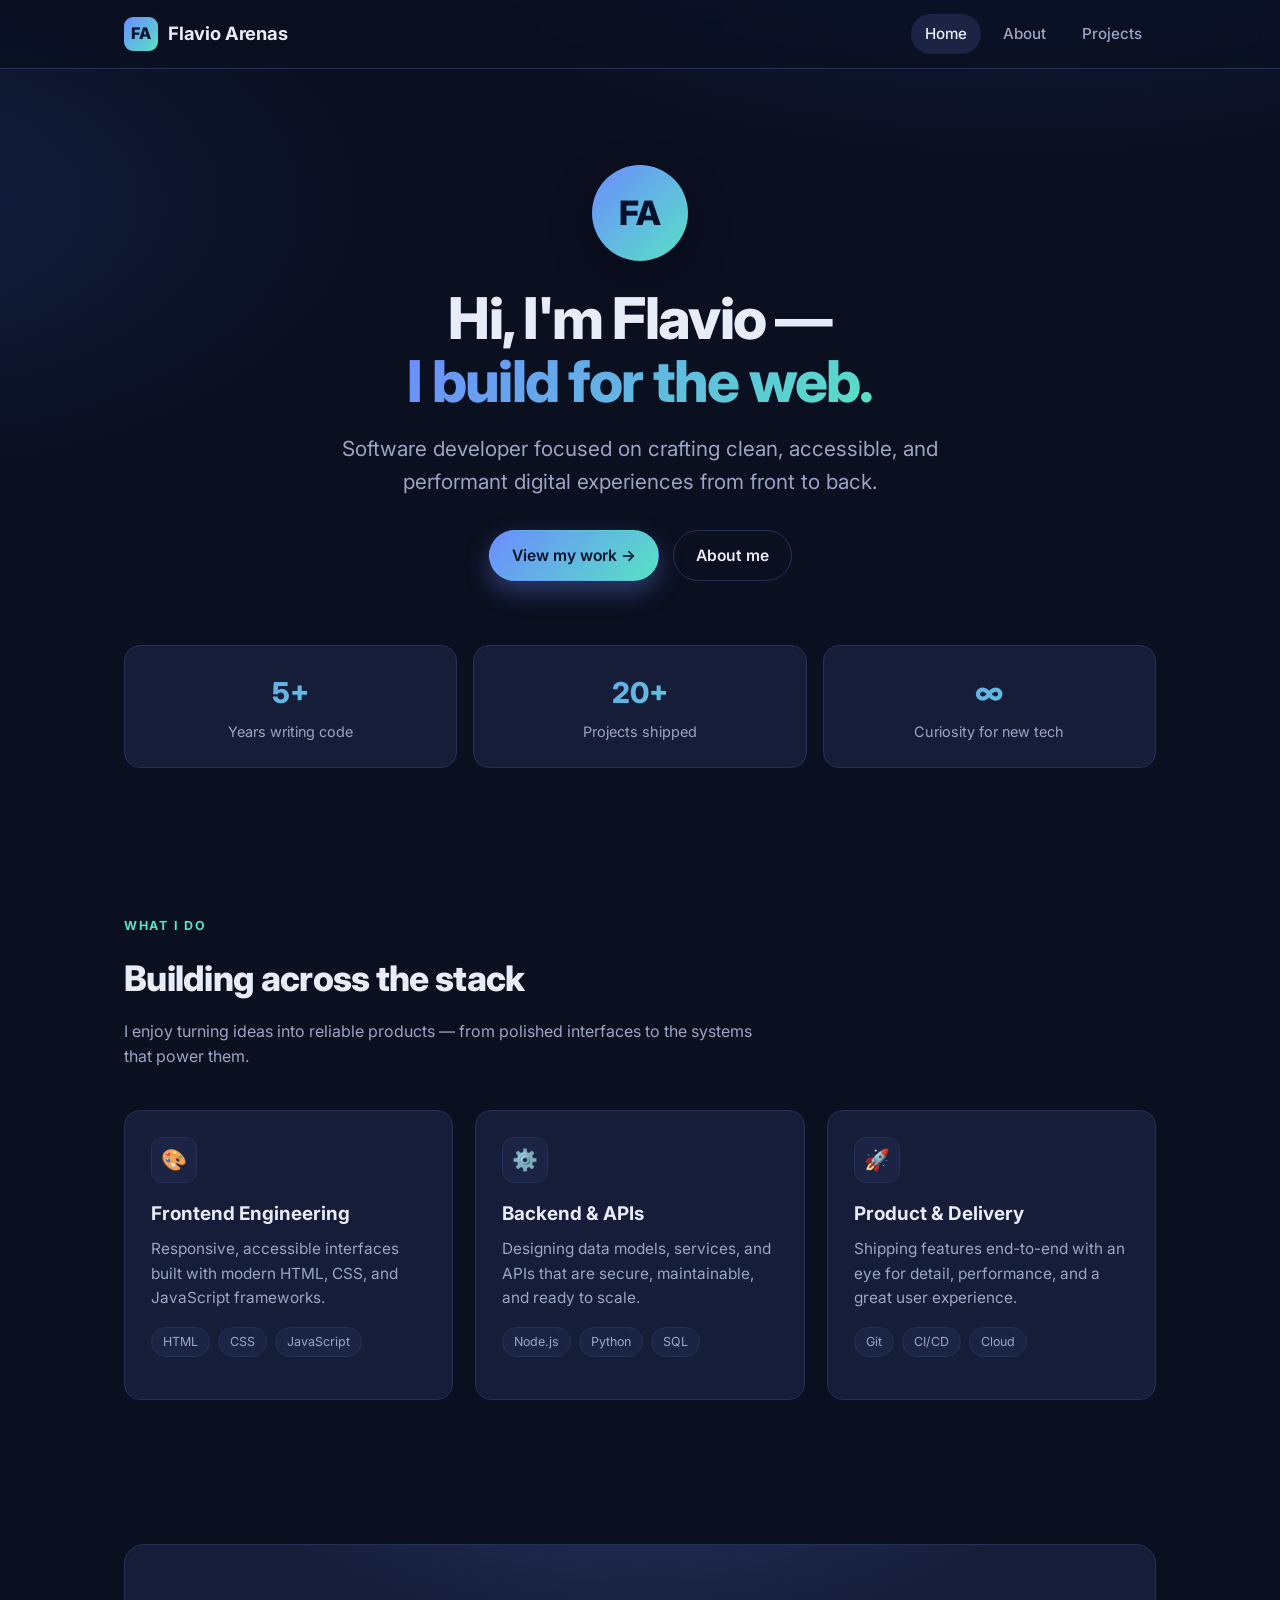
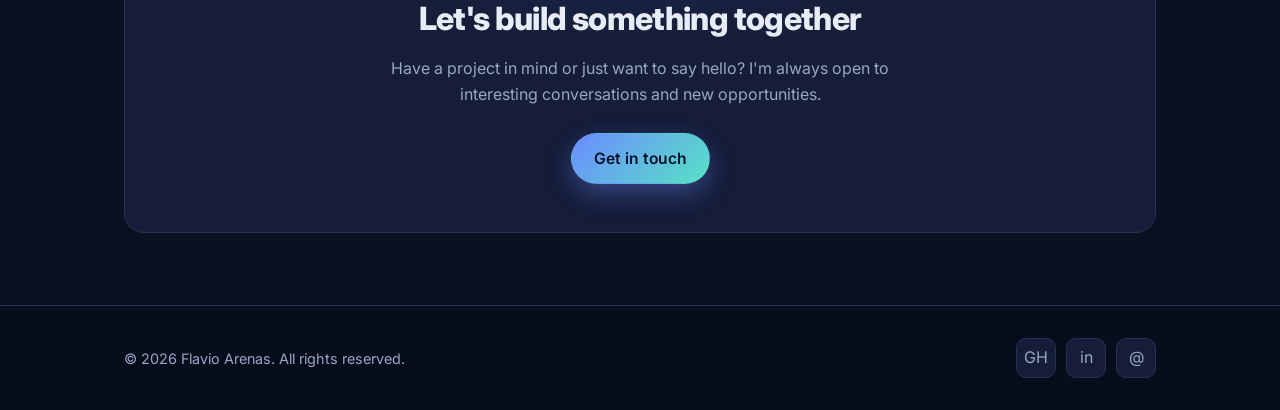
==== index.html @ 6434cbc7 "Redesign site with modern professional portfolio layout Co-authored-by: flavioarenas <flavioarenas@u" ====
<!DOCTYPE html>
<html lang="en">

<head>
    <meta charset="UTF-8">
    <meta http-equiv="X-UA-Compatible" content="IE=edge">
    <meta name="viewport" content="width=device-width, initial-scale=1.0">
    <meta name="description" content="Flavio Arenas — software developer building clean, reliable web experiences.">
    <title>Flavio Arenas — Developer</title>
    <link rel="preconnect" href="https://fonts.googleapis.com">
    <link rel="preconnect" href="https://fonts.gstatic.com" crossorigin>
    <link href="https://fonts.googleapis.com/css2?family=Inter:wght@400;500;600;700;800&display=swap" rel="stylesheet">
    <link href="./style.css" type="text/css" rel="stylesheet">
</head>

<body>
    <header class="site-header">
        <div class="container nav">
            <a class="brand" href="./index.html">
                <span class="logo">FA</span>
                <span>Flavio Arenas</span>
            </a>
            <button class="nav-toggle" aria-label="Toggle navigation" aria-expanded="false">☰</button>
            <ul class="nav-links">
                <li><a href="./index.html" class="active">Home</a></li>
                <li><a href="./about.html">About</a></li>
                <li><a href="./projects.html">Projects</a></li>
            </ul>
        </div>
    </header>

    <main>
        <section class="hero">
            <div class="container">
                <div class="avatar">FA</div>
                <h1>Hi, I'm Flavio —<br><span class="grad">I build for the web.</span></h1>
                <p class="tagline">
                    Software developer focused on crafting clean, accessible, and
                    performant digital experiences from front to back.
                </p>
                <div class="hero-actions">
                    <a class="btn btn-primary" href="./projects.html">View my work →</a>
                    <a class="btn btn-ghost" href="./about.html">About me</a>
                </div>

                <div class="stats">
                    <div class="stat">
                        <div class="num">5+</div>
                        <div class="label">Years writing code</div>
                    </div>
                    <div class="stat">
                        <div class="num">20+</div>
                        <div class="label">Projects shipped</div>
                    </div>
                    <div class="stat">
                        <div class="num">∞</div>
                        <div class="label">Curiosity for new tech</div>
                    </div>
                </div>
            </div>
        </section>

        <section class="section">
            <div class="container">
                <span class="eyebrow">What I do</span>
                <h2 class="section-title">Building across the stack</h2>
                <p class="section-lead">
                    I enjoy turning ideas into reliable products — from polished
                    interfaces to the systems that power them.
                </p>

                <div class="grid">
                    <article class="card">
                        <div class="card-icon">🎨</div>
                        <h3>Frontend Engineering</h3>
                        <p>
                            Responsive, accessible interfaces built with modern
                            HTML, CSS, and JavaScript frameworks.
                        </p>
                        <div class="tags">
                            <span class="tag">HTML</span>
                            <span class="tag">CSS</span>
                            <span class="tag">JavaScript</span>
                        </div>
                    </article>

                    <article class="card">
                        <div class="card-icon">⚙️</div>
                        <h3>Backend &amp; APIs</h3>
                        <p>
                            Designing data models, services, and APIs that are
                            secure, maintainable, and ready to scale.
                        </p>
                        <div class="tags">
                            <span class="tag">Node.js</span>
                            <span class="tag">Python</span>
                            <span class="tag">SQL</span>
                        </div>
                    </article>

                    <article class="card">
                        <div class="card-icon">🚀</div>
                        <h3>Product &amp; Delivery</h3>
                        <p>
                            Shipping features end-to-end with an eye for detail,
                            performance, and a great user experience.
                        </p>
                        <div class="tags">
                            <span class="tag">Git</span>
                            <span class="tag">CI/CD</span>
                            <span class="tag">Cloud</span>
                        </div>
                    </article>
                </div>
            </div>
        </section>

        <section class="section">
            <div class="container">
                <div class="cta">
                    <h2>Let's build something together</h2>
                    <p>
                        Have a project in mind or just want to say hello? I'm always
                        open to interesting conversations and new opportunities.
                    </p>
                    <a class="btn btn-primary" href="mailto:hello@flavioarenas.com">Get in touch</a>
                </div>
            </div>
        </section>
    </main>

    <footer class="site-footer">
        <div class="container footer-inner">
            <span class="muted">© 2026 Flavio Arenas. All rights reserved.</span>
            <ul class="social">
                <li><a href="https://github.com/flavioarenas" target="_blank" rel="noopener" aria-label="GitHub">GH</a></li>
                <li><a href="https://www.linkedin.com" target="_blank" rel="noopener" aria-label="LinkedIn">in</a></li>
                <li><a href="mailto:hello@flavioarenas.com" aria-label="Email">@</a></li>
            </ul>
        </div>
    </footer>

    <script>
        const toggle = document.querySelector(".nav-toggle");
        const links = document.querySelector(".nav-links");
        toggle.addEventListener("click", () => {
            const open = links.classList.toggle("open");
            toggle.setAttribute("aria-expanded", open);
        });
    </script>
</body>

</html>
---- style.css ----
/* ===========================================================================
   Flavio Arenas — Portfolio
   Modern, professional, responsive design system
   =========================================================================== */

:root {
    --bg: #0b1020;
    --bg-soft: #111831;
    --surface: #151d39;
    --surface-2: #1b2444;
    --border: #273156;
    --text: #e8ecf6;
    --text-muted: #9aa6c4;
    --accent: #6c8cff;
    --accent-2: #57e2c4;
    --accent-grad: linear-gradient(135deg, #6c8cff 0%, #57e2c4 100%);
    --shadow: 0 14px 40px rgba(2, 6, 23, 0.45);
    --radius: 16px;
    --radius-sm: 10px;
    --maxw: 1080px;
    --font: "Inter", -apple-system, BlinkMacSystemFont, "Segoe UI", Roboto,
        Helvetica, Arial, sans-serif;
}

* {
    box-sizing: border-box;
    margin: 0;
    padding: 0;
}

html {
    scroll-behavior: smooth;
}

body {
    font-family: var(--font);
    background: radial-gradient(1200px 600px at 80% -10%, #1a2550 0%, transparent 60%),
        radial-gradient(900px 500px at -10% 10%, #122042 0%, transparent 55%),
        var(--bg);
    color: var(--text);
    line-height: 1.6;
    min-height: 100vh;
    -webkit-font-smoothing: antialiased;
    display: flex;
    flex-direction: column;
}

a {
    color: inherit;
    text-decoration: none;
}

img {
    max-width: 100%;
    display: block;
}

.container {
    width: 100%;
    max-width: var(--maxw);
    margin: 0 auto;
    padding: 0 24px;
}

/* ---------- Navbar ---------- */
.site-header {
    position: sticky;
    top: 0;
    z-index: 50;
    backdrop-filter: blur(12px);
    background: rgba(11, 16, 32, 0.72);
    border-bottom: 1px solid var(--border);
}

.nav {
    display: flex;
    align-items: center;
    justify-content: space-between;
    height: 68px;
}

.brand {
    display: flex;
    align-items: center;
    gap: 10px;
    font-weight: 700;
    font-size: 1.15rem;
    letter-spacing: -0.01em;
}

.brand .logo {
    width: 34px;
    height: 34px;
    border-radius: 9px;
    background: var(--accent-grad);
    display: grid;
    place-items: center;
    color: #06122b;
    font-weight: 800;
    font-size: 1rem;
}

.nav-links {
    display: flex;
    align-items: center;
    gap: 8px;
    list-style: none;
}

.nav-links a {
    display: inline-block;
    padding: 8px 14px;
    border-radius: 999px;
    color: var(--text-muted);
    font-weight: 500;
    font-size: 0.95rem;
    transition: color 0.18s ease, background 0.18s ease;
}

.nav-links a:hover {
    color: var(--text);
    background: var(--surface-2);
}

.nav-links a.active {
    color: var(--text);
    background: var(--surface-2);
}

.nav-toggle {
    display: none;
    background: var(--surface-2);
    border: 1px solid var(--border);
    color: var(--text);
    width: 42px;
    height: 38px;
    border-radius: 10px;
    font-size: 1.2rem;
    cursor: pointer;
}

/* ---------- Buttons ---------- */
.btn {
    display: inline-flex;
    align-items: center;
    gap: 8px;
    padding: 12px 22px;
    border-radius: 999px;
    font-weight: 600;
    font-size: 0.98rem;
    cursor: pointer;
    border: 1px solid transparent;
    transition: transform 0.15s ease, box-shadow 0.2s ease, background 0.2s ease;
}

.btn-primary {
    background: var(--accent-grad);
    color: #06122b;
    box-shadow: 0 10px 24px rgba(108, 140, 255, 0.35);
}

.btn-primary:hover {
    transform: translateY(-2px);
    box-shadow: 0 14px 30px rgba(108, 140, 255, 0.45);
}

.btn-ghost {
    background: transparent;
    color: var(--text);
    border-color: var(--border);
}

.btn-ghost:hover {
    background: var(--surface-2);
    transform: translateY(-2px);
}

/* ---------- Layout helpers ---------- */
main {
    flex: 1;
}

.section {
    padding: 72px 0;
}

.eyebrow {
    display: inline-block;
    font-size: 0.78rem;
    letter-spacing: 0.14em;
    text-transform: uppercase;
    color: var(--accent-2);
    font-weight: 700;
    margin-bottom: 14px;
}

.section-title {
    font-size: clamp(1.6rem, 3vw, 2.2rem);
    font-weight: 800;
    letter-spacing: -0.02em;
    margin-bottom: 12px;
}

.section-lead {
    color: var(--text-muted);
    max-width: 640px;
    margin-bottom: 40px;
}

/* ---------- Hero ---------- */
.hero {
    padding: 96px 0 72px;
    text-align: center;
}

.hero .avatar {
    width: 96px;
    height: 96px;
    margin: 0 auto 26px;
    border-radius: 50%;
    background: var(--accent-grad);
    display: grid;
    place-items: center;
    font-size: 2.1rem;
    font-weight: 800;
    color: #06122b;
    box-shadow: var(--shadow);
}

.hero h1 {
    font-size: clamp(2.2rem, 6vw, 3.6rem);
    font-weight: 800;
    letter-spacing: -0.03em;
    line-height: 1.1;
    margin-bottom: 18px;
}

.hero h1 .grad {
    background: var(--accent-grad);
    -webkit-background-clip: text;
    background-clip: text;
    -webkit-text-fill-color: transparent;
}

.hero p.tagline {
    font-size: clamp(1.05rem, 2.4vw, 1.3rem);
    color: var(--text-muted);
    max-width: 620px;
    margin: 0 auto 32px;
}

.hero-actions {
    display: flex;
    gap: 14px;
    justify-content: center;
    flex-wrap: wrap;
}

/* ---------- Stats strip ---------- */
.stats {
    display: grid;
    grid-template-columns: repeat(3, 1fr);
    gap: 16px;
    margin-top: 64px;
}

.stat {
    background: var(--surface);
    border: 1px solid var(--border);
    border-radius: var(--radius);
    padding: 24px;
    text-align: center;
}

.stat .num {
    font-size: 1.8rem;
    font-weight: 800;
    background: var(--accent-grad);
    -webkit-background-clip: text;
    background-clip: text;
    -webkit-text-fill-color: transparent;
}

.stat .label {
    color: var(--text-muted);
    font-size: 0.9rem;
    margin-top: 4px;
}

/* ---------- Cards grid ---------- */
.grid {
    display: grid;
    grid-template-columns: repeat(auto-fit, minmax(280px, 1fr));
    gap: 22px;
}

.card {
    background: var(--surface);
    border: 1px solid var(--border);
    border-radius: var(--radius);
    padding: 26px;
    transition: transform 0.18s ease, border-color 0.18s ease,
        box-shadow 0.2s ease;
}

.card:hover {
    transform: translateY(-4px);
    border-color: var(--accent);
    box-shadow: var(--shadow);
}

.card .card-icon {
    width: 46px;
    height: 46px;
    border-radius: 12px;
    background: var(--surface-2);
    border: 1px solid var(--border);
    display: grid;
    place-items: center;
    font-size: 1.3rem;
    margin-bottom: 16px;
}

.card h3 {
    font-size: 1.18rem;
    font-weight: 700;
    margin-bottom: 8px;
}

.card p {
    color: var(--text-muted);
    font-size: 0.96rem;
    margin-bottom: 16px;
}

.tags {
    display: flex;
    flex-wrap: wrap;
    gap: 8px;
    margin-bottom: 16px;
}

.tag {
    font-size: 0.78rem;
    padding: 4px 11px;
    border-radius: 999px;
    background: var(--surface-2);
    border: 1px solid var(--border);
    color: var(--text-muted);
}

.card-link {
    color: var(--accent);
    font-weight: 600;
    font-size: 0.92rem;
}

.card-link:hover {
    text-decoration: underline;
}

/* ---------- About ---------- */
.about-grid {
    display: grid;
    grid-template-columns: 1.4fr 1fr;
    gap: 48px;
    align-items: start;
}

.prose p {
    color: var(--text-muted);
    margin-bottom: 16px;
}

.prose strong {
    color: var(--text);
}

.skills-panel {
    background: var(--surface);
    border: 1px solid var(--border);
    border-radius: var(--radius);
    padding: 26px;
}

.skills-panel h3 {
    font-size: 1.05rem;
    margin-bottom: 16px;
}

.skills {
    display: flex;
    flex-wrap: wrap;
    gap: 9px;
}

.skill {
    font-size: 0.85rem;
    padding: 7px 13px;
    border-radius: 999px;
    background: var(--surface-2);
    border: 1px solid var(--border);
}

/* ---------- CTA banner ---------- */
.cta {
    background: var(--surface);
    border: 1px solid var(--border);
    border-radius: 20px;
    padding: 48px;
    text-align: center;
    background-image: radial-gradient(
        600px 300px at 50% -40%,
        rgba(108, 140, 255, 0.22),
        transparent 70%
    );
}

.cta h2 {
    font-size: clamp(1.5rem, 3vw, 2rem);
    font-weight: 800;
    letter-spacing: -0.02em;
    margin-bottom: 12px;
}

.cta p {
    color: var(--text-muted);
    max-width: 520px;
    margin: 0 auto 26px;
}

/* ---------- Footer ---------- */
.site-footer {
    border-top: 1px solid var(--border);
    background: rgba(8, 12, 26, 0.6);
    padding: 32px 0;
}

.footer-inner {
    display: flex;
    align-items: center;
    justify-content: space-between;
    flex-wrap: wrap;
    gap: 16px;
}

.footer-inner .muted {
    color: var(--text-muted);
    font-size: 0.9rem;
}

.social {
    display: flex;
    gap: 10px;
    list-style: none;
}

.social a {
    display: grid;
    place-items: center;
    width: 40px;
    height: 40px;
    border-radius: 10px;
    background: var(--surface);
    border: 1px solid var(--border);
    color: var(--text-muted);
    transition: color 0.18s ease, border-color 0.18s ease, transform 0.15s ease;
}

.social a:hover {
    color: var(--text);
    border-color: var(--accent);
    transform: translateY(-2px);
}

/* ---------- Responsive ---------- */
@media (max-width: 760px) {
    .nav-toggle {
        display: block;
    }

    .nav-links {
        position: absolute;
        top: 68px;
        left: 0;
        right: 0;
        flex-direction: column;
        align-items: stretch;
        gap: 4px;
        padding: 14px 24px 22px;
        background: rgba(11, 16, 32, 0.97);
        border-bottom: 1px solid var(--border);
        transform: translateY(-12px);
        opacity: 0;
        pointer-events: none;
        transition: opacity 0.18s ease, transform 0.18s ease;
    }

    .nav-links.open {
        transform: translateY(0);
        opacity: 1;
        pointer-events: auto;
    }

    .nav-links a {
        padding: 12px 14px;
    }

    .about-grid {
        grid-template-columns: 1fr;
        gap: 28px;
    }

    .stats {
        grid-template-columns: 1fr;
    }

    .cta {
        padding: 34px 22px;
    }
}
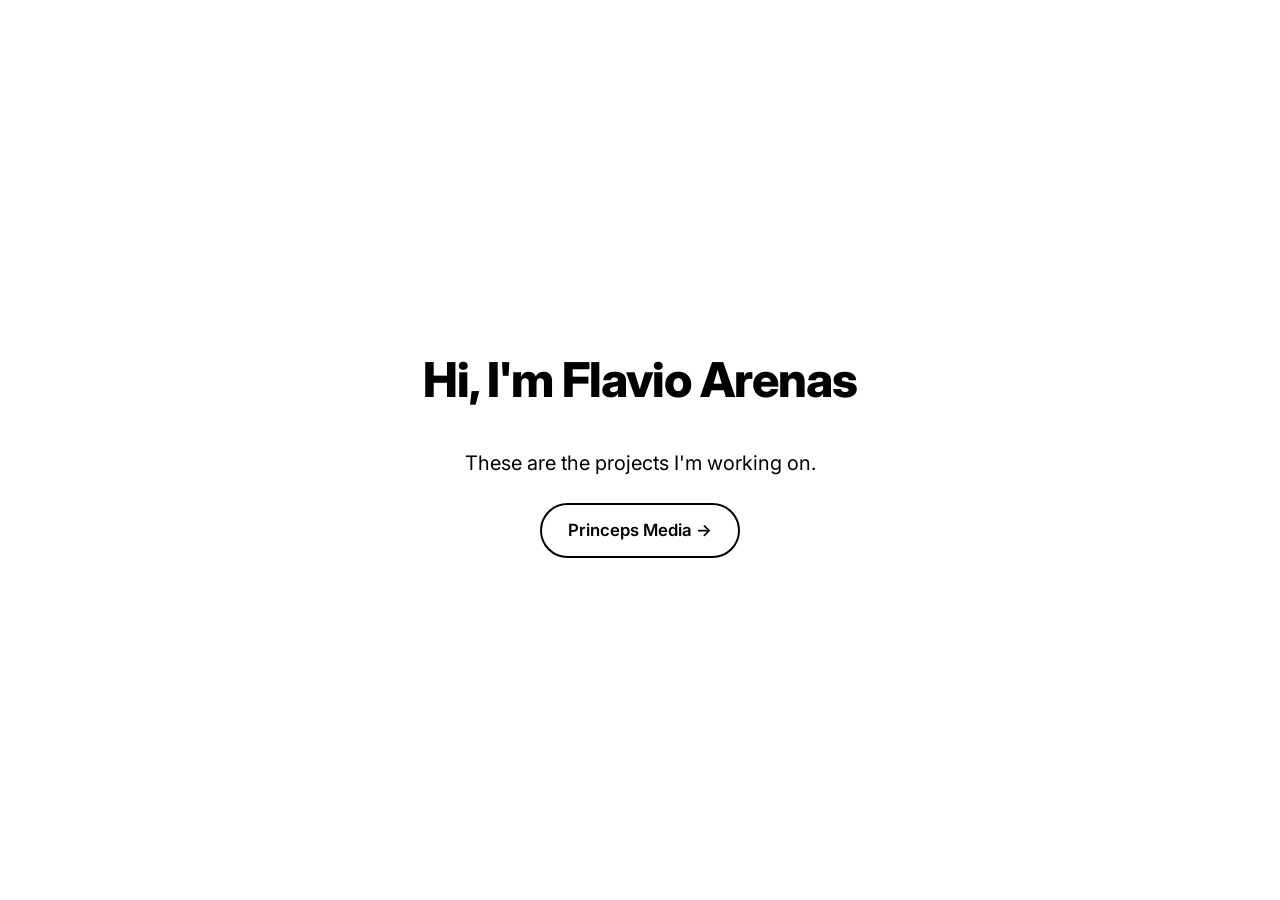
==== commit 1adc3f51: "Simplify to single black-and-white page linking to Princeps Media Co-authored-by: flavioarenas <flav" ====
--- a/index.html
+++ b/index.html
@@ -5,149 +5,20 @@
     <meta charset="UTF-8">
     <meta http-equiv="X-UA-Compatible" content="IE=edge">
     <meta name="viewport" content="width=device-width, initial-scale=1.0">
-    <meta name="description" content="Flavio Arenas — software developer building clean, reliable web experiences.">
-    <title>Flavio Arenas — Developer</title>
+    <meta name="description" content="Flavio Arenas — projects and Princeps Media.">
+    <title>Flavio Arenas</title>
     <link rel="preconnect" href="https://fonts.googleapis.com">
     <link rel="preconnect" href="https://fonts.gstatic.com" crossorigin>
-    <link href="https://fonts.googleapis.com/css2?family=Inter:wght@400;500;600;700;800&display=swap" rel="stylesheet">
+    <link href="https://fonts.googleapis.com/css2?family=Inter:wght@400;600;800&display=swap" rel="stylesheet">
     <link href="./style.css" type="text/css" rel="stylesheet">
 </head>
 
 <body>
-    <header class="site-header">
-        <div class="container nav">
-            <a class="brand" href="./index.html">
-                <span class="logo">FA</span>
-                <span>Flavio Arenas</span>
-            </a>
-            <button class="nav-toggle" aria-label="Toggle navigation" aria-expanded="false">☰</button>
-            <ul class="nav-links">
-                <li><a href="./index.html" class="active">Home</a></li>
-                <li><a href="./about.html">About</a></li>
-                <li><a href="./projects.html">Projects</a></li>
-            </ul>
-        </div>
-    </header>
-
     <main>
-        <section class="hero">
-            <div class="container">
-                <div class="avatar">FA</div>
-                <h1>Hi, I'm Flavio —<br><span class="grad">I build for the web.</span></h1>
-                <p class="tagline">
-                    Software developer focused on crafting clean, accessible, and
-                    performant digital experiences from front to back.
-                </p>
-                <div class="hero-actions">
-                    <a class="btn btn-primary" href="./projects.html">View my work →</a>
-                    <a class="btn btn-ghost" href="./about.html">About me</a>
-                </div>
-
-                <div class="stats">
-                    <div class="stat">
-                        <div class="num">5+</div>
-                        <div class="label">Years writing code</div>
-                    </div>
-                    <div class="stat">
-                        <div class="num">20+</div>
-                        <div class="label">Projects shipped</div>
-                    </div>
-                    <div class="stat">
-                        <div class="num">∞</div>
-                        <div class="label">Curiosity for new tech</div>
-                    </div>
-                </div>
-            </div>
-        </section>
-
-        <section class="section">
-            <div class="container">
-                <span class="eyebrow">What I do</span>
-                <h2 class="section-title">Building across the stack</h2>
-                <p class="section-lead">
-                    I enjoy turning ideas into reliable products — from polished
-                    interfaces to the systems that power them.
-                </p>
-
-                <div class="grid">
-                    <article class="card">
-                        <div class="card-icon">🎨</div>
-                        <h3>Frontend Engineering</h3>
-                        <p>
-                            Responsive, accessible interfaces built with modern
-                            HTML, CSS, and JavaScript frameworks.
-                        </p>
-                        <div class="tags">
-                            <span class="tag">HTML</span>
-                            <span class="tag">CSS</span>
-                            <span class="tag">JavaScript</span>
-                        </div>
-                    </article>
-
-                    <article class="card">
-                        <div class="card-icon">⚙️</div>
-                        <h3>Backend &amp; APIs</h3>
-                        <p>
-                            Designing data models, services, and APIs that are
-                            secure, maintainable, and ready to scale.
-                        </p>
-                        <div class="tags">
-                            <span class="tag">Node.js</span>
-                            <span class="tag">Python</span>
-                            <span class="tag">SQL</span>
-                        </div>
-                    </article>
-
-                    <article class="card">
-                        <div class="card-icon">🚀</div>
-                        <h3>Product &amp; Delivery</h3>
-                        <p>
-                            Shipping features end-to-end with an eye for detail,
-                            performance, and a great user experience.
-                        </p>
-                        <div class="tags">
-                            <span class="tag">Git</span>
-                            <span class="tag">CI/CD</span>
-                            <span class="tag">Cloud</span>
-                        </div>
-                    </article>
-                </div>
-            </div>
-        </section>
-
-        <section class="section">
-            <div class="container">
-                <div class="cta">
-                    <h2>Let's build something together</h2>
-                    <p>
-                        Have a project in mind or just want to say hello? I'm always
-                        open to interesting conversations and new opportunities.
-                    </p>
-                    <a class="btn btn-primary" href="mailto:hello@flavioarenas.com">Get in touch</a>
-                </div>
-            </div>
-        </section>
+        <h1>Hi, I'm Flavio Arenas</h1>
+        <p>These are the projects I'm working on.</p>
+        <a class="link" href="https://princepsmedia.com" target="_blank" rel="noopener">Princeps Media →</a>
     </main>
-
-    <footer class="site-footer">
-        <div class="container footer-inner">
-            <span class="muted">© 2026 Flavio Arenas. All rights reserved.</span>
-            <ul class="social">
-                <li><a href="https://github.com/flavioarenas" target="_blank" rel="noopener" aria-label="GitHub">GH</a></li>
-                <li><a href="https://www.linkedin.com" target="_blank" rel="noopener" aria-label="LinkedIn">in</a></li>
-                <li><a href="mailto:hello@flavioarenas.com" aria-label="Email">@</a></li>
-            </ul>
-        </div>
-    </footer>
-
-    <script>
-        const toggle = document.querySelector(".nav-toggle");
-        const links = document.querySelector(".nav-links");
-        toggle.addEventListener("click", () => {
-            const open = links.classList.toggle("open");
-            toggle.setAttribute("aria-expanded", open);
-        });
-    </script>
 </body>
 
 </html>
--- a/style.css
+++ b/style.css
@@ -1,23 +1,11 @@
 /* ===========================================================================
-   Flavio Arenas — Portfolio
-   Modern, professional, responsive design system
+   Flavio Arenas — single-page site
+   Black & white only, white background
    =========================================================================== */
 
 :root {
-    --bg: #0b1020;
-    --bg-soft: #111831;
-    --surface: #151d39;
-    --surface-2: #1b2444;
-    --border: #273156;
-    --text: #e8ecf6;
-    --text-muted: #9aa6c4;
-    --accent: #6c8cff;
-    --accent-2: #57e2c4;
-    --accent-grad: linear-gradient(135deg, #6c8cff 0%, #57e2c4 100%);
-    --shadow: 0 14px 40px rgba(2, 6, 23, 0.45);
-    --radius: 16px;
-    --radius-sm: 10px;
-    --maxw: 1080px;
+    --bg: #ffffff;
+    --fg: #000000;
     --font: "Inter", -apple-system, BlinkMacSystemFont, "Segoe UI", Roboto,
         Helvetica, Arial, sans-serif;
 }
@@ -29,493 +17,53 @@
 }
 
 html {
-    scroll-behavior: smooth;
+    -webkit-font-smoothing: antialiased;
 }
 
 body {
     font-family: var(--font);
-    background: radial-gradient(1200px 600px at 80% -10%, #1a2550 0%, transparent 60%),
-        radial-gradient(900px 500px at -10% 10%, #122042 0%, transparent 55%),
-        var(--bg);
-    color: var(--text);
+    background-color: var(--bg);
+    color: var(--fg);
+    min-height: 100vh;
+    display: flex;
+    align-items: center;
+    justify-content: center;
+    padding: 32px;
     line-height: 1.6;
-    min-height: 100vh;
-    -webkit-font-smoothing: antialiased;
-    display: flex;
-    flex-direction: column;
 }
 
-a {
-    color: inherit;
-    text-decoration: none;
-}
-
-img {
-    max-width: 100%;
-    display: block;
-}
-
-.container {
+main {
     width: 100%;
-    max-width: var(--maxw);
-    margin: 0 auto;
-    padding: 0 24px;
-}
-
-/* ---------- Navbar ---------- */
-.site-header {
-    position: sticky;
-    top: 0;
-    z-index: 50;
-    backdrop-filter: blur(12px);
-    background: rgba(11, 16, 32, 0.72);
-    border-bottom: 1px solid var(--border);
-}
-
-.nav {
-    display: flex;
-    align-items: center;
-    justify-content: space-between;
-    height: 68px;
-}
-
-.brand {
-    display: flex;
-    align-items: center;
-    gap: 10px;
-    font-weight: 700;
-    font-size: 1.15rem;
-    letter-spacing: -0.01em;
-}
-
-.brand .logo {
-    width: 34px;
-    height: 34px;
-    border-radius: 9px;
-    background: var(--accent-grad);
-    display: grid;
-    place-items: center;
-    color: #06122b;
-    font-weight: 800;
-    font-size: 1rem;
-}
-
-.nav-links {
-    display: flex;
-    align-items: center;
-    gap: 8px;
-    list-style: none;
-}
-
-.nav-links a {
-    display: inline-block;
-    padding: 8px 14px;
-    border-radius: 999px;
-    color: var(--text-muted);
-    font-weight: 500;
-    font-size: 0.95rem;
-    transition: color 0.18s ease, background 0.18s ease;
-}
-
-.nav-links a:hover {
-    color: var(--text);
-    background: var(--surface-2);
-}
-
-.nav-links a.active {
-    color: var(--text);
-    background: var(--surface-2);
-}
-
-.nav-toggle {
-    display: none;
-    background: var(--surface-2);
-    border: 1px solid var(--border);
-    color: var(--text);
-    width: 42px;
-    height: 38px;
-    border-radius: 10px;
-    font-size: 1.2rem;
-    cursor: pointer;
-}
-
-/* ---------- Buttons ---------- */
-.btn {
-    display: inline-flex;
-    align-items: center;
-    gap: 8px;
-    padding: 12px 22px;
-    border-radius: 999px;
-    font-weight: 600;
-    font-size: 0.98rem;
-    cursor: pointer;
-    border: 1px solid transparent;
-    transition: transform 0.15s ease, box-shadow 0.2s ease, background 0.2s ease;
-}
-
-.btn-primary {
-    background: var(--accent-grad);
-    color: #06122b;
-    box-shadow: 0 10px 24px rgba(108, 140, 255, 0.35);
-}
-
-.btn-primary:hover {
-    transform: translateY(-2px);
-    box-shadow: 0 14px 30px rgba(108, 140, 255, 0.45);
-}
-
-.btn-ghost {
-    background: transparent;
-    color: var(--text);
-    border-color: var(--border);
-}
-
-.btn-ghost:hover {
-    background: var(--surface-2);
-    transform: translateY(-2px);
-}
-
-/* ---------- Layout helpers ---------- */
-main {
-    flex: 1;
-}
-
-.section {
-    padding: 72px 0;
-}
-
-.eyebrow {
-    display: inline-block;
-    font-size: 0.78rem;
-    letter-spacing: 0.14em;
-    text-transform: uppercase;
-    color: var(--accent-2);
-    font-weight: 700;
-    margin-bottom: 14px;
-}
-
-.section-title {
-    font-size: clamp(1.6rem, 3vw, 2.2rem);
-    font-weight: 800;
-    letter-spacing: -0.02em;
-    margin-bottom: 12px;
-}
-
-.section-lead {
-    color: var(--text-muted);
     max-width: 640px;
-    margin-bottom: 40px;
-}
-
-/* ---------- Hero ---------- */
-.hero {
-    padding: 96px 0 72px;
     text-align: center;
 }
 
-.hero .avatar {
-    width: 96px;
-    height: 96px;
-    margin: 0 auto 26px;
-    border-radius: 50%;
-    background: var(--accent-grad);
-    display: grid;
-    place-items: center;
-    font-size: 2.1rem;
+h1 {
+    font-size: clamp(2rem, 6vw, 3rem);
     font-weight: 800;
-    color: #06122b;
-    box-shadow: var(--shadow);
+    letter-spacing: -0.02em;
+    margin-bottom: 28px;
 }
 
-.hero h1 {
-    font-size: clamp(2.2rem, 6vw, 3.6rem);
-    font-weight: 800;
-    letter-spacing: -0.03em;
-    line-height: 1.1;
-    margin-bottom: 18px;
+p {
+    font-size: clamp(1.05rem, 2.4vw, 1.25rem);
+    margin-bottom: 24px;
 }
 
-.hero h1 .grad {
-    background: var(--accent-grad);
-    -webkit-background-clip: text;
-    background-clip: text;
-    -webkit-text-fill-color: transparent;
+.link {
+    display: inline-block;
+    font-size: 1.05rem;
+    font-weight: 600;
+    color: var(--fg);
+    text-decoration: none;
+    padding: 12px 26px;
+    border: 2px solid var(--fg);
+    border-radius: 999px;
+    transition: background-color 0.18s ease, color 0.18s ease;
 }
 
-.hero p.tagline {
-    font-size: clamp(1.05rem, 2.4vw, 1.3rem);
-    color: var(--text-muted);
-    max-width: 620px;
-    margin: 0 auto 32px;
+.link:hover,
+.link:focus {
+    background-color: var(--fg);
+    color: var(--bg);
 }
-
-.hero-actions {
-    display: flex;
-    gap: 14px;
-    justify-content: center;
-    flex-wrap: wrap;
-}
-
-/* ---------- Stats strip ---------- */
-.stats {
-    display: grid;
-    grid-template-columns: repeat(3, 1fr);
-    gap: 16px;
-    margin-top: 64px;
-}
-
-.stat {
-    background: var(--surface);
-    border: 1px solid var(--border);
-    border-radius: var(--radius);
-    padding: 24px;
-    text-align: center;
-}
-
-.stat .num {
-    font-size: 1.8rem;
-    font-weight: 800;
-    background: var(--accent-grad);
-    -webkit-background-clip: text;
-    background-clip: text;
-    -webkit-text-fill-color: transparent;
-}
-
-.stat .label {
-    color: var(--text-muted);
-    font-size: 0.9rem;
-    margin-top: 4px;
-}
-
-/* ---------- Cards grid ---------- */
-.grid {
-    display: grid;
-    grid-template-columns: repeat(auto-fit, minmax(280px, 1fr));
-    gap: 22px;
-}
-
-.card {
-    background: var(--surface);
-    border: 1px solid var(--border);
-    border-radius: var(--radius);
-    padding: 26px;
-    transition: transform 0.18s ease, border-color 0.18s ease,
-        box-shadow 0.2s ease;
-}
-
-.card:hover {
-    transform: translateY(-4px);
-    border-color: var(--accent);
-    box-shadow: var(--shadow);
-}
-
-.card .card-icon {
-    width: 46px;
-    height: 46px;
-    border-radius: 12px;
-    background: var(--surface-2);
-    border: 1px solid var(--border);
-    display: grid;
-    place-items: center;
-    font-size: 1.3rem;
-    margin-bottom: 16px;
-}
-
-.card h3 {
-    font-size: 1.18rem;
-    font-weight: 700;
-    margin-bottom: 8px;
-}
-
-.card p {
-    color: var(--text-muted);
-    font-size: 0.96rem;
-    margin-bottom: 16px;
-}
-
-.tags {
-    display: flex;
-    flex-wrap: wrap;
-    gap: 8px;
-    margin-bottom: 16px;
-}
-
-.tag {
-    font-size: 0.78rem;
-    padding: 4px 11px;
-    border-radius: 999px;
-    background: var(--surface-2);
-    border: 1px solid var(--border);
-    color: var(--text-muted);
-}
-
-.card-link {
-    color: var(--accent);
-    font-weight: 600;
-    font-size: 0.92rem;
-}
-
-.card-link:hover {
-    text-decoration: underline;
-}
-
-/* ---------- About ---------- */
-.about-grid {
-    display: grid;
-    grid-template-columns: 1.4fr 1fr;
-    gap: 48px;
-    align-items: start;
-}
-
-.prose p {
-    color: var(--text-muted);
-    margin-bottom: 16px;
-}
-
-.prose strong {
-    color: var(--text);
-}
-
-.skills-panel {
-    background: var(--surface);
-    border: 1px solid var(--border);
-    border-radius: var(--radius);
-    padding: 26px;
-}
-
-.skills-panel h3 {
-    font-size: 1.05rem;
-    margin-bottom: 16px;
-}
-
-.skills {
-    display: flex;
-    flex-wrap: wrap;
-    gap: 9px;
-}
-
-.skill {
-    font-size: 0.85rem;
-    padding: 7px 13px;
-    border-radius: 999px;
-    background: var(--surface-2);
-    border: 1px solid var(--border);
-}
-
-/* ---------- CTA banner ---------- */
-.cta {
-    background: var(--surface);
-    border: 1px solid var(--border);
-    border-radius: 20px;
-    padding: 48px;
-    text-align: center;
-    background-image: radial-gradient(
-        600px 300px at 50% -40%,
-        rgba(108, 140, 255, 0.22),
-        transparent 70%
-    );
-}
-
-.cta h2 {
-    font-size: clamp(1.5rem, 3vw, 2rem);
-    font-weight: 800;
-    letter-spacing: -0.02em;
-    margin-bottom: 12px;
-}
-
-.cta p {
-    color: var(--text-muted);
-    max-width: 520px;
-    margin: 0 auto 26px;
-}
-
-/* ---------- Footer ---------- */
-.site-footer {
-    border-top: 1px solid var(--border);
-    background: rgba(8, 12, 26, 0.6);
-    padding: 32px 0;
-}
-
-.footer-inner {
-    display: flex;
-    align-items: center;
-    justify-content: space-between;
-    flex-wrap: wrap;
-    gap: 16px;
-}
-
-.footer-inner .muted {
-    color: var(--text-muted);
-    font-size: 0.9rem;
-}
-
-.social {
-    display: flex;
-    gap: 10px;
-    list-style: none;
-}
-
-.social a {
-    display: grid;
-    place-items: center;
-    width: 40px;
-    height: 40px;
-    border-radius: 10px;
-    background: var(--surface);
-    border: 1px solid var(--border);
-    color: var(--text-muted);
-    transition: color 0.18s ease, border-color 0.18s ease, transform 0.15s ease;
-}
-
-.social a:hover {
-    color: var(--text);
-    border-color: var(--accent);
-    transform: translateY(-2px);
-}
-
-/* ---------- Responsive ---------- */
-@media (max-width: 760px) {
-    .nav-toggle {
-        display: block;
-    }
-
-    .nav-links {
-        position: absolute;
-        top: 68px;
-        left: 0;
-        right: 0;
-        flex-direction: column;
-        align-items: stretch;
-        gap: 4px;
-        padding: 14px 24px 22px;
-        background: rgba(11, 16, 32, 0.97);
-        border-bottom: 1px solid var(--border);
-        transform: translateY(-12px);
-        opacity: 0;
-        pointer-events: none;
-        transition: opacity 0.18s ease, transform 0.18s ease;
-    }
-
-    .nav-links.open {
-        transform: translateY(0);
-        opacity: 1;
-        pointer-events: auto;
-    }
-
-    .nav-links a {
-        padding: 12px 14px;
-    }
-
-    .about-grid {
-        grid-template-columns: 1fr;
-        gap: 28px;
-    }
-
-    .stats {
-        grid-template-columns: 1fr;
-    }
-
-    .cta {
-        padding: 34px 22px;
-    }
-}
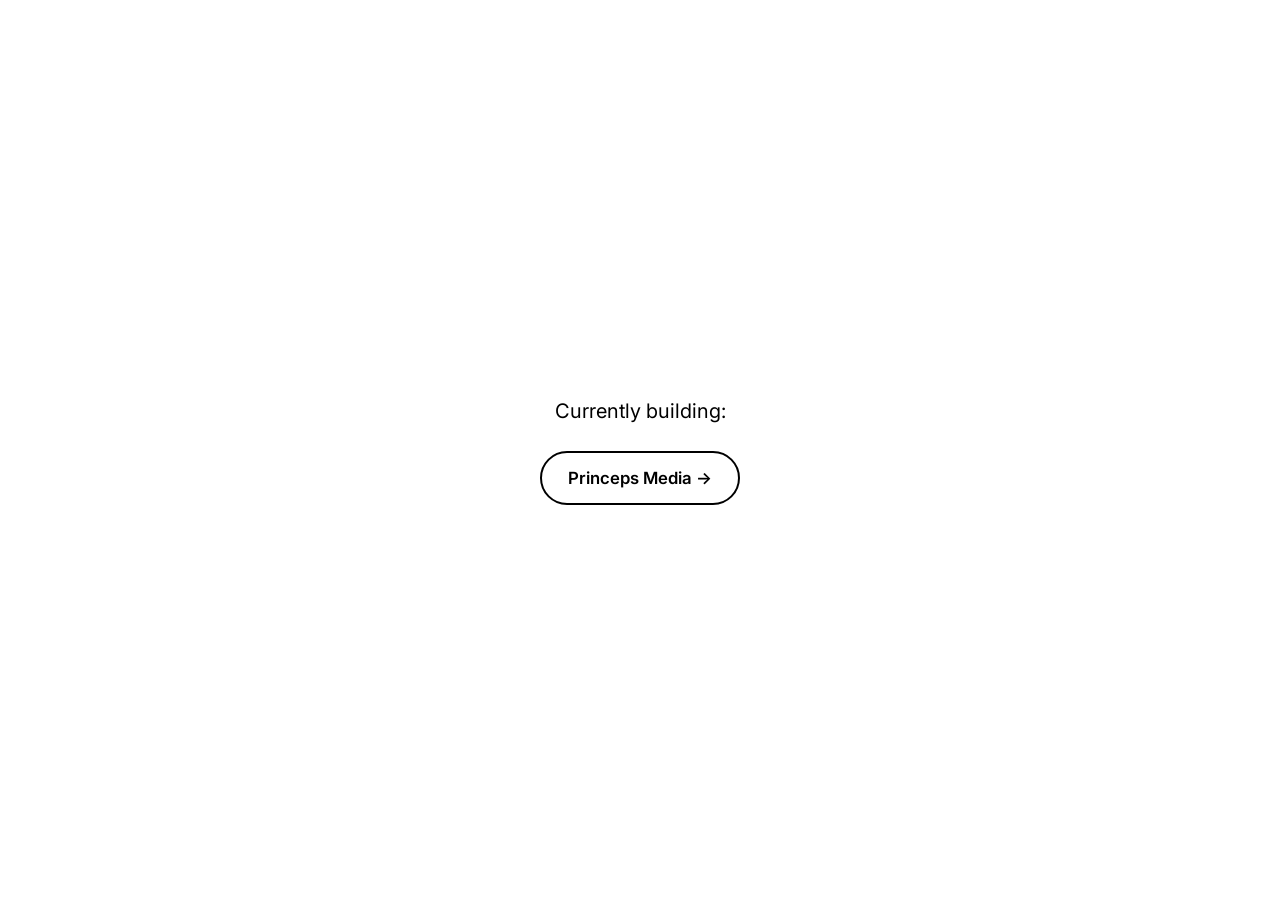
==== commit deeb1db0: "Replace intro with 'Currently building:' and add fade-in animation Co-authored-by: flavioarenas <fla" ====
--- a/index.html
+++ b/index.html
@@ -15,9 +15,8 @@
 
 <body>
     <main>
-        <h1>Hi, I'm Flavio Arenas</h1>
-        <p>These are the projects I'm working on.</p>
-        <a class="link" href="https://princepsmedia.com" target="_blank" rel="noopener">Princeps Media →</a>
+        <p class="fade" style="--delay: 0.1s">Currently building:</p>
+        <a class="link fade" style="--delay: 0.35s" href="https://princepsmedia.com" target="_blank" rel="noopener">Princeps Media →</a>
     </main>
 </body>
 
--- a/style.css
+++ b/style.css
@@ -67,3 +67,29 @@
     background-color: var(--fg);
     color: var(--bg);
 }
+
+/* ---------- Fade-in animation ---------- */
+@keyframes fade-in {
+    from {
+        opacity: 0;
+        transform: translateY(12px);
+    }
+
+    to {
+        opacity: 1;
+        transform: translateY(0);
+    }
+}
+
+.fade {
+    opacity: 0;
+    animation: fade-in 0.8s ease forwards;
+    animation-delay: var(--delay, 0s);
+}
+
+@media (prefers-reduced-motion: reduce) {
+    .fade {
+        animation: none;
+        opacity: 1;
+    }
+}
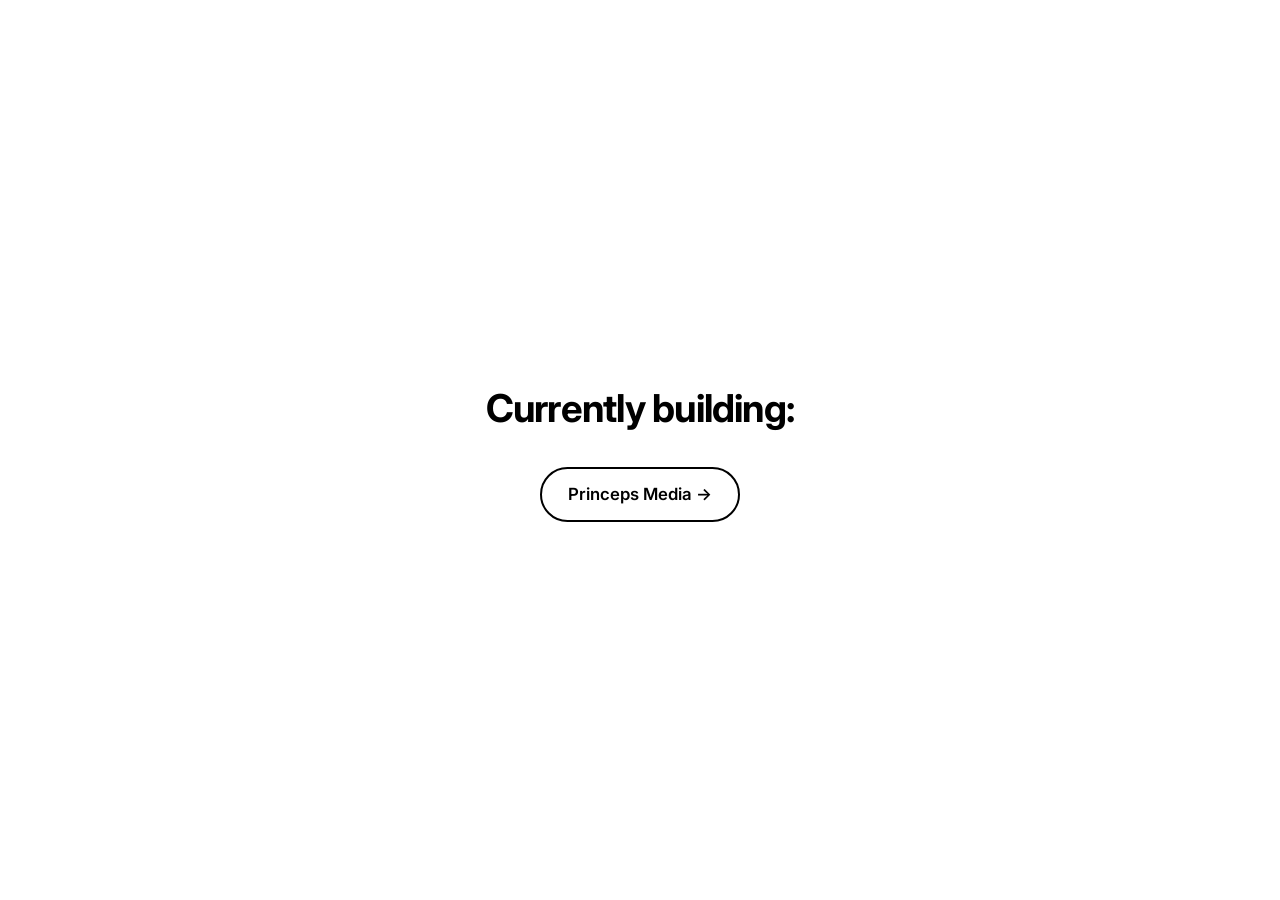
==== commit 89ccf817: "Make 'Currently building:' a bold heading Co-authored-by: flavioarenas <flavioarenas@users.noreply.g" ====
--- a/index.html
+++ b/index.html
@@ -9,14 +9,14 @@
     <title>Flavio Arenas</title>
     <link rel="preconnect" href="https://fonts.googleapis.com">
     <link rel="preconnect" href="https://fonts.gstatic.com" crossorigin>
-    <link href="https://fonts.googleapis.com/css2?family=Inter:wght@400;600;800&display=swap" rel="stylesheet">
+    <link href="https://fonts.googleapis.com/css2?family=Inter:wght@400;600;700&display=swap" rel="stylesheet">
     <link href="./style.css" type="text/css" rel="stylesheet">
 </head>
 
 <body>
     <main>
-        <p class="fade" style="--delay: 0.1s">Currently building:</p>
-        <a class="link fade" style="--delay: 0.35s" href="https://princepsmedia.com" target="_blank" rel="noopener">Princeps Media →</a>
+        <h1 class="fade" style="--delay: 0.2s">Currently building:</h1>
+        <a class="link fade" style="--delay: 0.7s" href="https://princepsmedia.com" target="_blank" rel="noopener">Princeps Media →</a>
     </main>
 </body>
 
--- a/style.css
+++ b/style.css
@@ -39,8 +39,8 @@
 }
 
 h1 {
-    font-size: clamp(2rem, 6vw, 3rem);
-    font-weight: 800;
+    font-size: clamp(1.8rem, 5vw, 2.4rem);
+    font-weight: 700;
     letter-spacing: -0.02em;
     margin-bottom: 28px;
 }
@@ -83,7 +83,7 @@
 
 .fade {
     opacity: 0;
-    animation: fade-in 0.8s ease forwards;
+    animation: fade-in 1.2s ease forwards;
     animation-delay: var(--delay, 0s);
 }
 
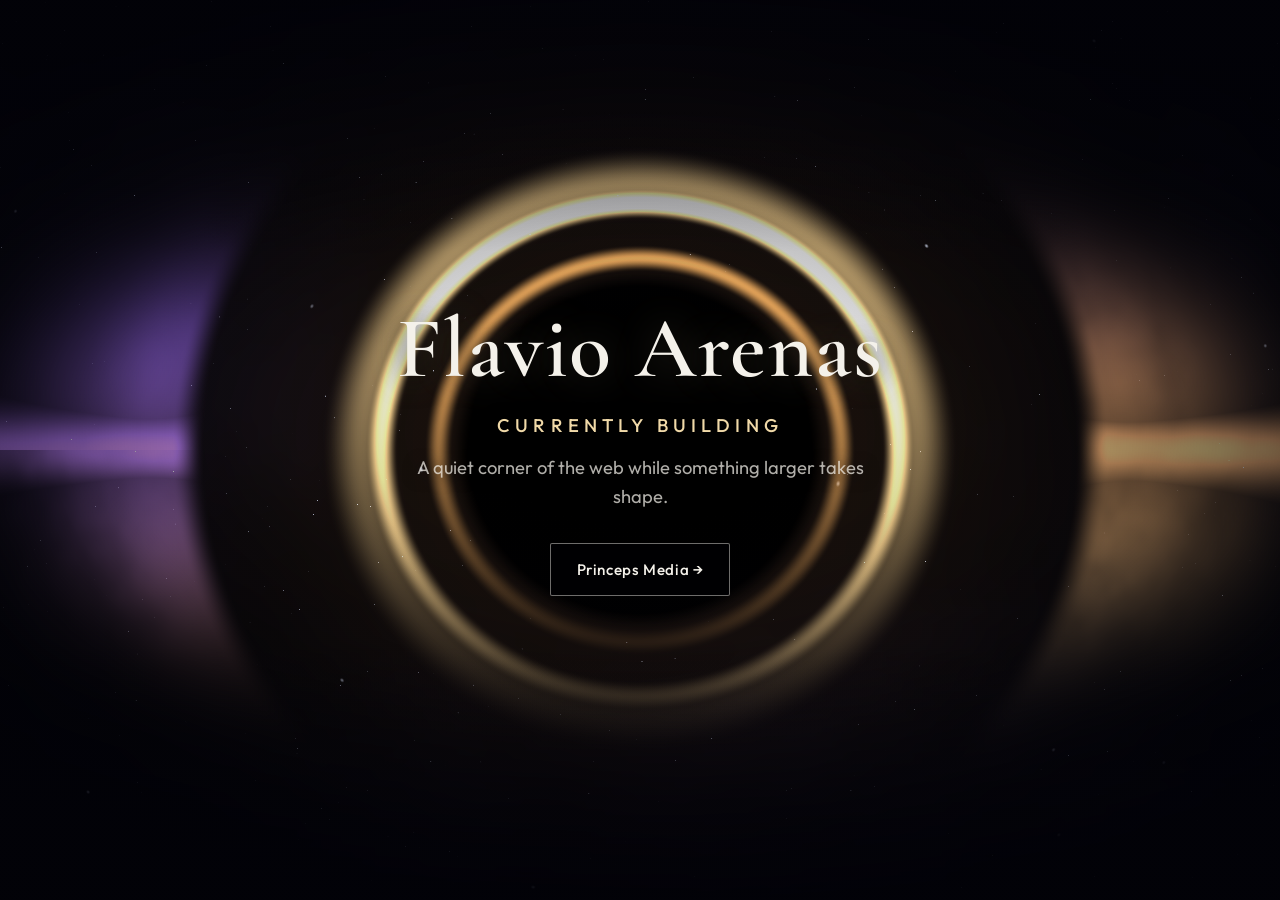
==== commit 602d33c0: "Add Interstellar-style spinning black hole background Replace the flat white page with a WebGL accre" ====
--- a/index.html
+++ b/index.html
@@ -9,15 +9,22 @@
     <title>Flavio Arenas</title>
     <link rel="preconnect" href="https://fonts.googleapis.com">
     <link rel="preconnect" href="https://fonts.gstatic.com" crossorigin>
-    <link href="https://fonts.googleapis.com/css2?family=Inter:wght@400;600;700&display=swap" rel="stylesheet">
+    <link href="https://fonts.googleapis.com/css2?family=Cormorant+Garamond:wght@500;600&family=Outfit:wght@400;500;600&display=swap" rel="stylesheet">
     <link href="./style.css" type="text/css" rel="stylesheet">
 </head>
 
 <body>
+    <canvas id="blackhole" aria-hidden="true"></canvas>
+    <div class="vignette" aria-hidden="true"></div>
+
     <main>
-        <h1 class="fade" style="--delay: 0.2s">Currently building:</h1>
-        <a class="link fade" style="--delay: 0.7s" href="https://princepsmedia.com" target="_blank" rel="noopener">Princeps Media →</a>
+        <p class="brand fade" style="--delay: 0.15s">Flavio Arenas</p>
+        <h1 class="fade" style="--delay: 0.45s">Currently building</h1>
+        <p class="lede fade" style="--delay: 0.7s">A quiet corner of the web while something larger takes shape.</p>
+        <a class="link fade" style="--delay: 1s" href="https://princepsmedia.com" target="_blank" rel="noopener">Princeps Media →</a>
     </main>
+
+    <script src="./blackhole.js" defer></script>
 </body>
 
 </html>
--- a/style.css
+++ b/style.css
@@ -1,13 +1,14 @@
 /* ===========================================================================
-   Flavio Arenas — single-page site
-   Black & white only, white background
+   Flavio Arenas — Interstellar black hole page
    =========================================================================== */
 
 :root {
-    --bg: #ffffff;
-    --fg: #000000;
-    --font: "Inter", -apple-system, BlinkMacSystemFont, "Segoe UI", Roboto,
-        Helvetica, Arial, sans-serif;
+    --bg: #020208;
+    --fg: #f4f1ea;
+    --fg-muted: rgba(244, 241, 234, 0.72);
+    --accent: #f0d9a8;
+    --font-display: "Cormorant Garamond", "Times New Roman", serif;
+    --font-body: "Outfit", "Segoe UI", sans-serif;
 }
 
 * {
@@ -21,58 +22,113 @@
 }
 
 body {
-    font-family: var(--font);
+    font-family: var(--font-body);
     background-color: var(--bg);
     color: var(--fg);
     min-height: 100vh;
+    min-height: 100dvh;
     display: flex;
     align-items: center;
     justify-content: center;
     padding: 32px;
-    line-height: 1.6;
+    line-height: 1.55;
+    overflow: hidden;
+}
+
+#blackhole {
+    position: fixed;
+    inset: 0;
+    width: 100%;
+    height: 100%;
+    z-index: 0;
+    display: block;
+    pointer-events: none;
+}
+
+.vignette {
+    position: fixed;
+    inset: 0;
+    z-index: 1;
+    pointer-events: none;
+    background:
+        radial-gradient(ellipse 70% 55% at 50% 48%, transparent 18%, rgba(2, 2, 8, 0.35) 52%, rgba(2, 2, 8, 0.88) 100%),
+        linear-gradient(180deg, rgba(2, 2, 8, 0.55) 0%, transparent 28%, transparent 72%, rgba(2, 2, 8, 0.7) 100%);
 }
 
 main {
+    position: relative;
+    z-index: 2;
     width: 100%;
     max-width: 640px;
     text-align: center;
 }
 
-h1 {
-    font-size: clamp(1.8rem, 5vw, 2.4rem);
-    font-weight: 700;
-    letter-spacing: -0.02em;
-    margin-bottom: 28px;
+.brand {
+    font-family: var(--font-display);
+    font-size: clamp(3rem, 10vw, 5.4rem);
+    font-weight: 600;
+    letter-spacing: 0.02em;
+    line-height: 1.05;
+    color: var(--fg);
+    text-shadow:
+        0 0 40px rgba(240, 217, 168, 0.22),
+        0 2px 28px rgba(0, 0, 0, 0.75);
+    margin-bottom: 1.1rem;
 }
 
-p {
-    font-size: clamp(1.05rem, 2.4vw, 1.25rem);
-    margin-bottom: 24px;
+h1 {
+    font-family: var(--font-body);
+    font-size: clamp(0.95rem, 2.2vw, 1.15rem);
+    font-weight: 500;
+    letter-spacing: 0.28em;
+    text-transform: uppercase;
+    color: var(--accent);
+    margin-bottom: 0.85rem;
+    text-shadow: 0 2px 18px rgba(0, 0, 0, 0.65);
+}
+
+.lede {
+    font-size: clamp(1rem, 2.2vw, 1.15rem);
+    font-weight: 400;
+    color: var(--fg-muted);
+    max-width: 28rem;
+    margin: 0 auto 2rem;
+    text-shadow: 0 2px 16px rgba(0, 0, 0, 0.7);
 }
 
 .link {
     display: inline-block;
-    font-size: 1.05rem;
-    font-weight: 600;
+    font-size: 0.95rem;
+    font-weight: 500;
+    letter-spacing: 0.04em;
     color: var(--fg);
     text-decoration: none;
-    padding: 12px 26px;
-    border: 2px solid var(--fg);
-    border-radius: 999px;
-    transition: background-color 0.18s ease, color 0.18s ease;
+    padding: 0.85rem 1.6rem;
+    border: 1px solid rgba(244, 241, 234, 0.45);
+    border-radius: 2px;
+    background: rgba(2, 2, 8, 0.35);
+    backdrop-filter: blur(6px);
+    -webkit-backdrop-filter: blur(6px);
+    transition:
+        background-color 0.22s ease,
+        border-color 0.22s ease,
+        color 0.22s ease,
+        box-shadow 0.22s ease;
 }
 
 .link:hover,
-.link:focus {
-    background-color: var(--fg);
-    color: var(--bg);
+.link:focus-visible {
+    background-color: rgba(244, 241, 234, 0.92);
+    border-color: rgba(244, 241, 234, 0.92);
+    color: #0a0a12;
+    box-shadow: 0 0 28px rgba(240, 217, 168, 0.28);
+    outline: none;
 }
 
-/* ---------- Fade-in animation ---------- */
 @keyframes fade-in {
     from {
         opacity: 0;
-        transform: translateY(12px);
+        transform: translateY(14px);
     }
 
     to {
@@ -83,8 +139,22 @@
 
 .fade {
     opacity: 0;
-    animation: fade-in 1.2s ease forwards;
+    animation: fade-in 1.35s cubic-bezier(0.22, 1, 0.36, 1) forwards;
     animation-delay: var(--delay, 0s);
+}
+
+@media (max-width: 600px) {
+    body {
+        padding: 24px 20px;
+    }
+
+    .brand {
+        margin-bottom: 0.9rem;
+    }
+
+    .lede {
+        margin-bottom: 1.6rem;
+    }
 }
 
 @media (prefers-reduced-motion: reduce) {
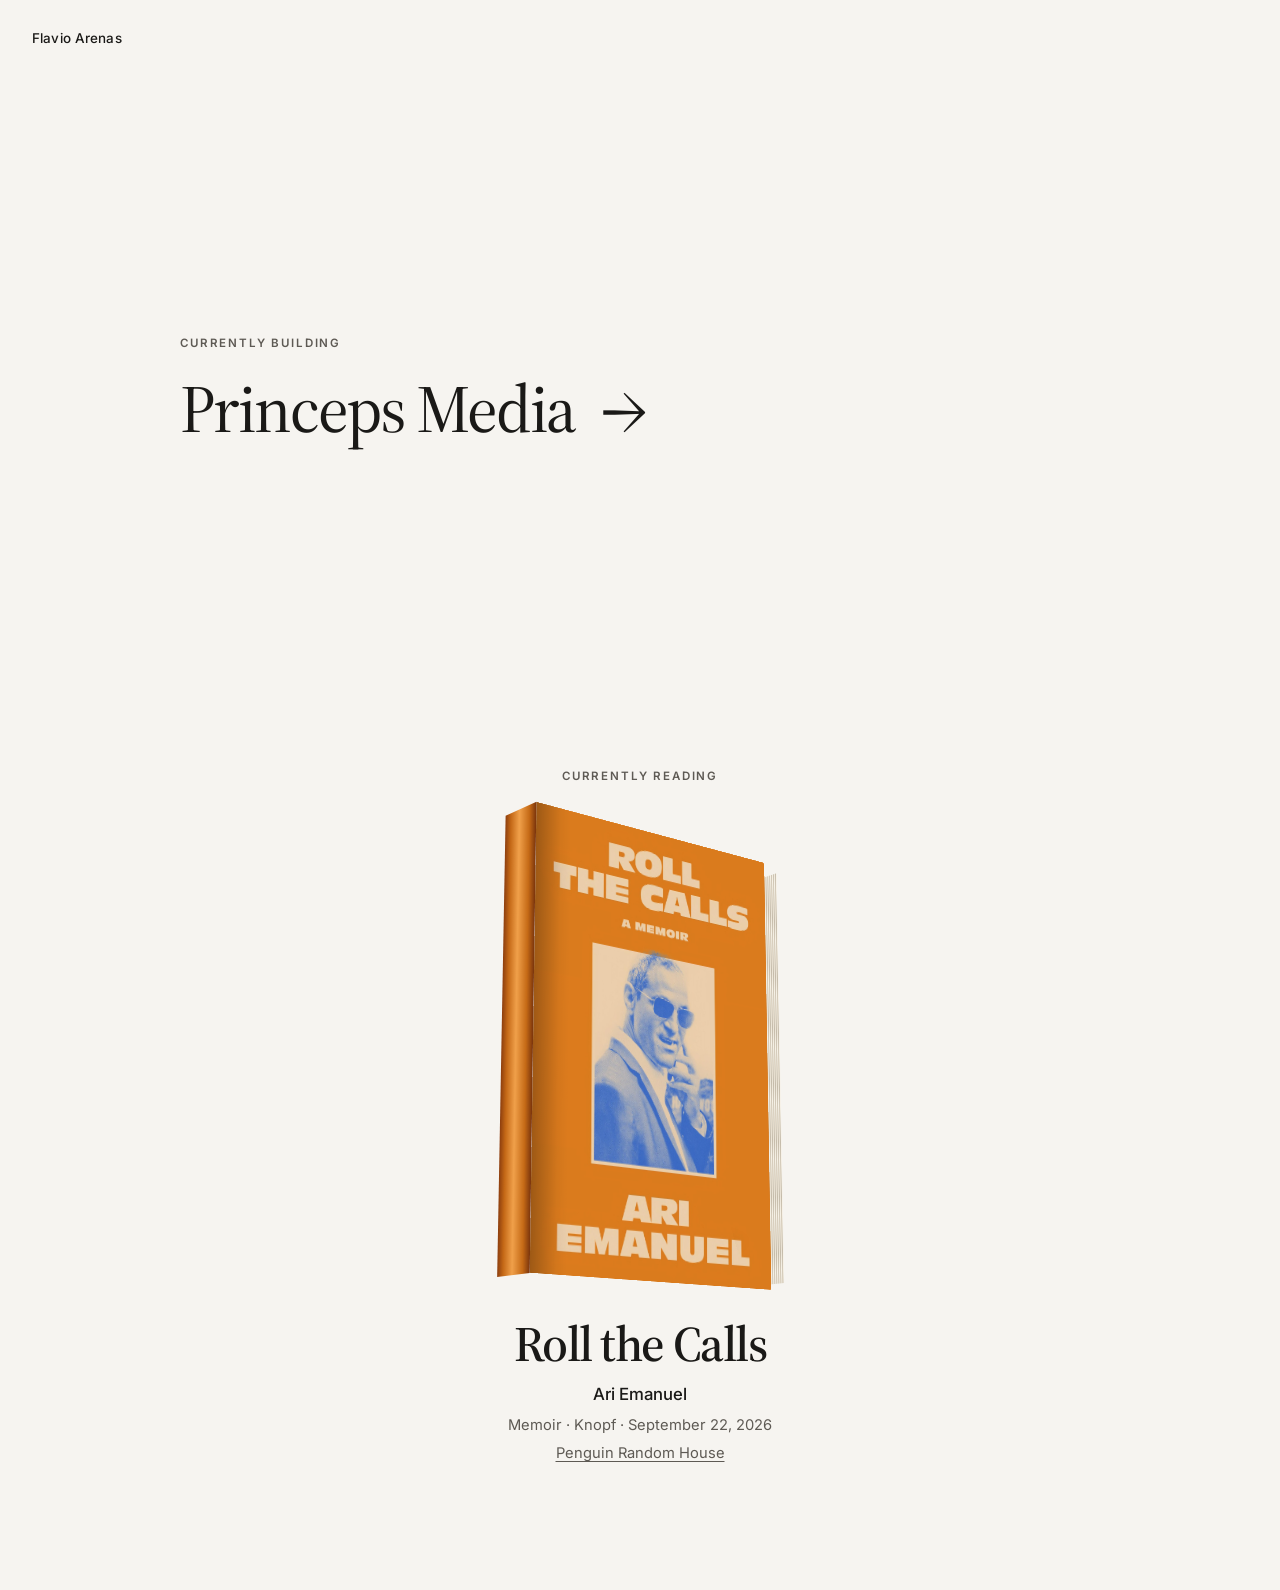
==== commit 668e32ed: "Add a currently reading hardcover beside Princeps Media. Keep www.flavioarenas.com as the GitHub Pag" ====
--- a/index.html
+++ b/index.html
@@ -3,28 +3,74 @@
 
 <head>
     <meta charset="UTF-8">
-    <meta http-equiv="X-UA-Compatible" content="IE=edge">
     <meta name="viewport" content="width=device-width, initial-scale=1.0">
-    <meta name="description" content="Flavio Arenas — projects and Princeps Media.">
+    <meta name="description" content="Flavio Arenas — currently building Princeps Media, and currently reading Roll the Calls by Ari Emanuel.">
     <title>Flavio Arenas</title>
     <link rel="preconnect" href="https://fonts.googleapis.com">
     <link rel="preconnect" href="https://fonts.gstatic.com" crossorigin>
-    <link href="https://fonts.googleapis.com/css2?family=Cormorant+Garamond:wght@500;600&family=Outfit:wght@400;500;600&display=swap" rel="stylesheet">
-    <link href="./style.css" type="text/css" rel="stylesheet">
+    <link href="https://fonts.googleapis.com/css2?family=Inter:wght@400;500;600&family=Source+Serif+4:opsz,wght@8..60,450;8..60,560&display=swap" rel="stylesheet">
+    <link href="./style.css" rel="stylesheet">
+    <script type="application/ld+json">
+    {
+        "@context": "https://schema.org",
+        "@type": "Book",
+        "name": "Roll the Calls",
+        "author": {
+            "@type": "Person",
+            "name": "Ari Emanuel"
+        },
+        "isbn": "9798217209347",
+        "bookFormat": "https://schema.org/Hardcover",
+        "datePublished": "2026-09-22",
+        "publisher": {
+            "@type": "Organization",
+            "name": "Knopf"
+        },
+        "url": "https://www.penguinrandomhouse.com/books/835662/roll-the-calls-by-ari-emanuel/"
+    }
+    </script>
 </head>
 
 <body>
-    <canvas id="blackhole" aria-hidden="true"></canvas>
-    <div class="vignette" aria-hidden="true"></div>
+    <header class="site-header">
+        <p class="name">Flavio Arenas</p>
+    </header>
 
     <main>
-        <p class="brand fade" style="--delay: 0.15s">Flavio Arenas</p>
-        <h1 class="fade" style="--delay: 0.45s">Currently building</h1>
-        <p class="lede fade" style="--delay: 0.7s">A quiet corner of the web while something larger takes shape.</p>
-        <a class="link fade" style="--delay: 1s" href="https://princepsmedia.com" target="_blank" rel="noopener">Princeps Media →</a>
+        <section class="panel building" id="building" aria-labelledby="building-title">
+            <h1 class="kicker" id="building-title">Currently building</h1>
+            <a class="building-link" href="https://princepsmedia.com" target="_blank" rel="noopener noreferrer">Princeps Media <span aria-hidden="true">→</span></a>
+        </section>
+
+        <section class="panel reading" id="reading" aria-labelledby="reading-title">
+            <h2 class="kicker" id="reading-title">Currently reading</h2>
+
+            <figure class="book-figure">
+                <div class="stage">
+                    <div class="book" data-book>
+                        <div class="face back"></div>
+                        <div class="face spine"></div>
+                        <div class="face pages"></div>
+                        <div class="face head"></div>
+                        <div class="face front">
+                            <img src="./assets/roll-the-calls.jpg" width="1100" height="1661" alt="Cover of Roll the Calls by Ari Emanuel">
+                            <span class="hinge" aria-hidden="true"></span>
+                        </div>
+                    </div>
+                </div>
+                <figcaption class="credit">
+                    <p class="work">Roll the Calls</p>
+                    <p class="author">Ari Emanuel</p>
+                    <p class="meta">Memoir · Knopf · September 22, 2026</p>
+                    <p class="meta">
+                        <a href="https://www.penguinrandomhouse.com/books/835662/roll-the-calls-by-ari-emanuel/" target="_blank" rel="noopener noreferrer">Penguin Random House</a>
+                    </p>
+                </figcaption>
+            </figure>
+        </section>
     </main>
 
-    <script src="./blackhole.js" defer></script>
+    <script src="./book.js"></script>
 </body>
 
 </html>
--- a/style.css
+++ b/style.css
@@ -1,14 +1,21 @@
-/* ===========================================================================
-   Flavio Arenas — Interstellar black hole page
-   =========================================================================== */
+/* Flavio Arenas — quiet personal page.
+   Warm paper and ink. The published jacket is the only strong color. */
 
 :root {
-    --bg: #020208;
-    --fg: #f4f1ea;
-    --fg-muted: rgba(244, 241, 234, 0.72);
-    --accent: #f0d9a8;
-    --font-display: "Cormorant Garamond", "Times New Roman", serif;
-    --font-body: "Outfit", "Segoe UI", sans-serif;
+    --bg: #f6f4f0;
+    --fg: #1a1917;
+    --muted: #5e5a54;
+    --line: #d9d4cb;
+    --paper: #f4efe6;
+    --board: #da7b1d;
+    --board-deep: #8d3e0e;
+    --shadow: rgba(40, 32, 22, 0.28);
+    --serif: "Source Serif 4", "Iowan Old Style", Palatino, "Palatino Linotype", Georgia, serif;
+    --sans: "Inter", -apple-system, BlinkMacSystemFont, "Segoe UI", Roboto, Helvetica, Arial, sans-serif;
+    --book-w: min(68vw, 300px);
+    --book-d: clamp(36px, 10vw, 52px);
+    --rx: 8deg;
+    --ry: 28deg;
 }
 
 * {
@@ -19,147 +26,269 @@
 
 html {
     -webkit-font-smoothing: antialiased;
+    text-rendering: optimizeLegibility;
 }
 
 body {
-    font-family: var(--font-body);
-    background-color: var(--bg);
+    font-family: var(--sans);
+    background: var(--bg);
     color: var(--fg);
     min-height: 100vh;
-    min-height: 100dvh;
+    line-height: 1.5;
+}
+
+.site-header {
+    padding: 28px 32px 0;
+}
+
+.name {
+    font-size: 0.84rem;
+    font-weight: 500;
+    letter-spacing: 0.01em;
+}
+
+.panel {
+    width: min(920px, calc(100% - 48px));
+    margin: 0 auto;
+}
+
+.kicker {
+    font-size: 0.72rem;
+    font-weight: 600;
+    letter-spacing: 0.16em;
+    text-transform: uppercase;
+    color: var(--muted);
+}
+
+.building {
+    min-height: 72vh;
     display: flex;
+    flex-direction: column;
+    justify-content: center;
+    gap: 22px;
+    padding: 12vh 0 8vh;
+}
+
+.building-link {
+    display: inline-flex;
+    align-items: baseline;
+    gap: 0.4em;
+    width: fit-content;
+    color: var(--fg);
+    text-decoration: none;
+    font-family: var(--serif);
+    font-size: clamp(2.4rem, 6vw, 4.2rem);
+    font-weight: 450;
+    letter-spacing: -0.03em;
+    line-height: 1.05;
+    border-bottom: 1px solid transparent;
+}
+
+.building-link:hover,
+.building-link:focus-visible {
+    border-bottom-color: var(--fg);
+}
+
+.reading {
+    padding: 8vh 0 14vh;
+    display: flex;
+    flex-direction: column;
     align-items: center;
-    justify-content: center;
-    padding: 32px;
-    line-height: 1.55;
+    text-align: center;
+    gap: 8px;
+}
+
+.book-figure {
+    margin: 0;
+    width: 100%;
+}
+
+.stage {
+    perspective: 1800px;
+    perspective-origin: 50% 42%;
+    transform-style: preserve-3d;
+    display: grid;
+    place-items: center;
+    padding: 36px 12px 28px;
+    position: relative;
+}
+
+.stage::after {
+    content: "";
+    position: absolute;
+    left: 50%;
+    bottom: 54px;
+    width: min(46vw, 220px);
+    height: 28px;
+    transform: translateX(-50%);
+    background: radial-gradient(ellipse at center, var(--shadow), transparent 70%);
+    filter: blur(6px);
+    pointer-events: none;
+    z-index: 0;
+}
+
+.book {
+    width: var(--book-w);
+    aspect-ratio: 1100 / 1661;
+    position: relative;
+    transform-style: preserve-3d;
+    transform: rotateX(var(--rx)) rotateY(var(--ry));
+    z-index: 1;
+}
+
+.face {
+    position: absolute;
+    transform-style: preserve-3d;
+}
+
+.front,
+.back {
+    inset: 0;
+    border-radius: 0 2px 2px 0;
+}
+
+.front {
+    transform: translateZ(calc(var(--book-d) / 2));
     overflow: hidden;
-}
-
-#blackhole {
-    position: fixed;
-    inset: 0;
+    background: var(--board);
+    backface-visibility: hidden;
+}
+
+.front img {
     width: 100%;
     height: 100%;
-    z-index: 0;
+    object-fit: cover;
     display: block;
+}
+
+.hinge {
+    position: absolute;
+    inset: 0 auto 0 0;
+    width: 14%;
+    background: linear-gradient(90deg, rgba(0, 0, 0, 0.28), rgba(0, 0, 0, 0.04) 70%, transparent);
     pointer-events: none;
 }
 
-.vignette {
-    position: fixed;
-    inset: 0;
-    z-index: 1;
-    pointer-events: none;
+.back {
     background:
-        radial-gradient(ellipse 70% 55% at 50% 48%, transparent 18%, rgba(2, 2, 8, 0.35) 52%, rgba(2, 2, 8, 0.88) 100%),
-        linear-gradient(180deg, rgba(2, 2, 8, 0.55) 0%, transparent 28%, transparent 72%, rgba(2, 2, 8, 0.7) 100%);
-}
-
-main {
-    position: relative;
-    z-index: 2;
-    width: 100%;
-    max-width: 640px;
-    text-align: center;
-}
-
-.brand {
-    font-family: var(--font-display);
-    font-size: clamp(3rem, 10vw, 5.4rem);
-    font-weight: 600;
-    letter-spacing: 0.02em;
+        linear-gradient(90deg, #9a4c12, var(--board) 18% 100%);
+    transform: rotateY(180deg) translateZ(calc(var(--book-d) / 2));
+    backface-visibility: hidden;
+}
+
+.spine {
+    top: 0;
+    height: 100%;
+    width: var(--book-d);
+    left: calc(var(--book-d) / -2);
+    background:
+        linear-gradient(
+            90deg,
+            var(--board-deep) 0%,
+            #c46816 18%,
+            #f0a04a 46%,
+            #c56a16 78%,
+            #7a340c 100%
+        );
+    transform: rotateY(-90deg);
+}
+
+.pages {
+    top: 8px;
+    height: calc(100% - 16px);
+    width: var(--book-d);
+    right: calc(var(--book-d) / -2);
+    background-color: #e4dccb;
+    background-image: repeating-linear-gradient(
+        90deg,
+        #f6f1e6 0px,
+        #f6f1e6 1px,
+        #b7ad9b 1px,
+        #efe6d6 3px
+    );
+    box-shadow: inset -1px 0 0 rgba(70, 52, 28, 0.35);
+    transform: rotateY(90deg) translateZ(calc(var(--book-d) * 0.34));
+}
+
+.head {
+    left: 8px;
+    top: calc(var(--book-d) / -2);
+    width: calc(100% - 16px);
+    height: var(--book-d);
+    background-color: var(--paper);
+    background-image: repeating-linear-gradient(
+        180deg,
+        #fbf7ef 0px,
+        #fbf7ef 1px,
+        #d9d0c0 1px,
+        #fff 2px
+    );
+    transform: rotateX(90deg);
+}
+
+.credit {
+    margin-top: 8px;
+    display: flex;
+    flex-direction: column;
+    gap: 6px;
+    align-items: center;
+}
+
+.work {
+    font-family: var(--serif);
+    font-weight: 560;
+    font-size: clamp(2rem, 4.6vw, 3.1rem);
+    letter-spacing: -0.03em;
     line-height: 1.05;
-    color: var(--fg);
-    text-shadow:
-        0 0 40px rgba(240, 217, 168, 0.22),
-        0 2px 28px rgba(0, 0, 0, 0.75);
-    margin-bottom: 1.1rem;
-}
-
-h1 {
-    font-family: var(--font-body);
-    font-size: clamp(0.95rem, 2.2vw, 1.15rem);
+}
+
+.author {
+    font-size: 1.05rem;
     font-weight: 500;
-    letter-spacing: 0.28em;
-    text-transform: uppercase;
-    color: var(--accent);
-    margin-bottom: 0.85rem;
-    text-shadow: 0 2px 18px rgba(0, 0, 0, 0.65);
-}
-
-.lede {
-    font-size: clamp(1rem, 2.2vw, 1.15rem);
-    font-weight: 400;
-    color: var(--fg-muted);
-    max-width: 28rem;
-    margin: 0 auto 2rem;
-    text-shadow: 0 2px 16px rgba(0, 0, 0, 0.7);
-}
-
-.link {
-    display: inline-block;
-    font-size: 0.95rem;
-    font-weight: 500;
-    letter-spacing: 0.04em;
-    color: var(--fg);
-    text-decoration: none;
-    padding: 0.85rem 1.6rem;
-    border: 1px solid rgba(244, 241, 234, 0.45);
+    margin-top: 6px;
+}
+
+.meta {
+    color: var(--muted);
+    font-size: 0.92rem;
+}
+
+.meta a {
+    color: inherit;
+    text-underline-offset: 0.18em;
+}
+
+a:focus-visible {
+    outline: 2px solid var(--fg);
+    outline-offset: 4px;
     border-radius: 2px;
-    background: rgba(2, 2, 8, 0.35);
-    backdrop-filter: blur(6px);
-    -webkit-backdrop-filter: blur(6px);
-    transition:
-        background-color 0.22s ease,
-        border-color 0.22s ease,
-        color 0.22s ease,
-        box-shadow 0.22s ease;
-}
-
-.link:hover,
-.link:focus-visible {
-    background-color: rgba(244, 241, 234, 0.92);
-    border-color: rgba(244, 241, 234, 0.92);
-    color: #0a0a12;
-    box-shadow: 0 0 28px rgba(240, 217, 168, 0.28);
-    outline: none;
-}
-
-@keyframes fade-in {
-    from {
-        opacity: 0;
-        transform: translateY(14px);
-    }
-
-    to {
-        opacity: 1;
-        transform: translateY(0);
-    }
-}
-
-.fade {
-    opacity: 0;
-    animation: fade-in 1.35s cubic-bezier(0.22, 1, 0.36, 1) forwards;
-    animation-delay: var(--delay, 0s);
-}
-
-@media (max-width: 600px) {
-    body {
-        padding: 24px 20px;
-    }
-
-    .brand {
-        margin-bottom: 0.9rem;
-    }
-
-    .lede {
-        margin-bottom: 1.6rem;
+}
+
+@media (max-width: 640px) {
+    .site-header {
+        padding: 22px 22px 0;
+    }
+
+    .panel {
+        width: min(920px, calc(100% - 40px));
+    }
+
+    .building {
+        min-height: 64vh;
+        padding-top: 10vh;
+    }
+
+    .stage {
+        perspective: 1200px;
+    }
+
+    .stage::after {
+        bottom: 36px;
     }
 }
 
 @media (prefers-reduced-motion: reduce) {
-    .fade {
-        animation: none;
-        opacity: 1;
-    }
-}
+    .book {
+        transform: rotateX(8deg) rotateY(28deg);
+    }
+}
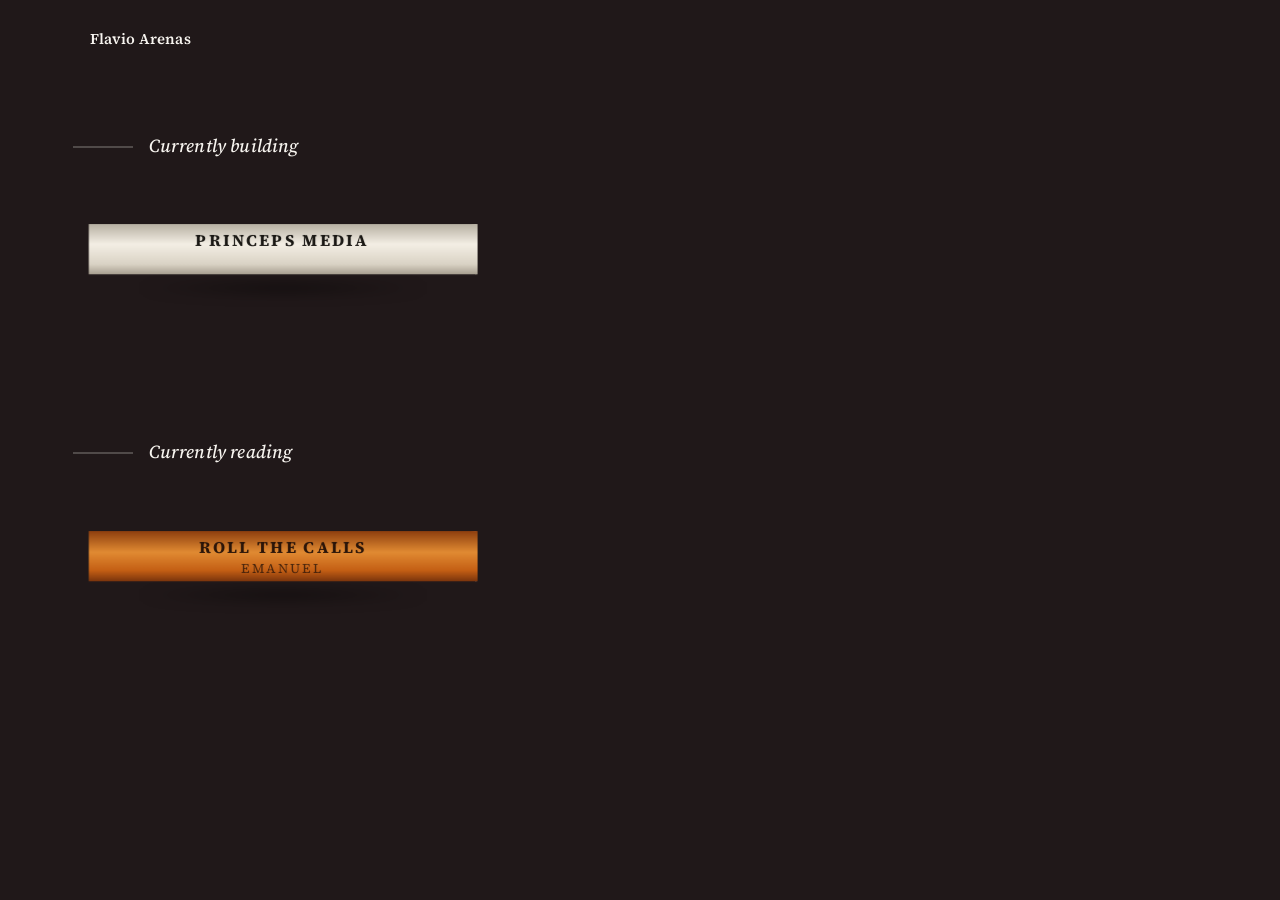
==== commit e07d323e: "Open Princeps and Roll the Calls like a Stripe Press shelf. Both rest as horizontal spines. A click " ====
--- a/index.html
+++ b/index.html
@@ -8,7 +8,7 @@
     <title>Flavio Arenas</title>
     <link rel="preconnect" href="https://fonts.googleapis.com">
     <link rel="preconnect" href="https://fonts.gstatic.com" crossorigin>
-    <link href="https://fonts.googleapis.com/css2?family=Inter:wght@400;500;600&family=Source+Serif+4:opsz,wght@8..60,450;8..60,560&display=swap" rel="stylesheet">
+    <link href="https://fonts.googleapis.com/css2?family=Source+Serif+4:ital,opsz,wght@0,8..60,500;0,8..60,600;0,8..60,700;1,8..60,500&display=swap" rel="stylesheet">
     <link href="./style.css" rel="stylesheet">
     <script type="application/ld+json">
     {
@@ -37,36 +37,80 @@
     </header>
 
     <main>
-        <section class="panel building" id="building" aria-labelledby="building-title">
-            <h1 class="kicker" id="building-title">Currently building</h1>
-            <a class="building-link" href="https://princepsmedia.com" target="_blank" rel="noopener noreferrer">Princeps Media <span aria-hidden="true">→</span></a>
+        <section class="shelf" aria-labelledby="building-title">
+            <h1 class="label" id="building-title"><span>Currently building</span></h1>
+            <article class="item" data-item="princeps">
+                <div class="row">
+                    <button class="object" type="button" aria-expanded="false" aria-controls="princeps-panel">
+                        <span class="stage">
+                            <span class="shadow" aria-hidden="true"></span>
+                            <span class="rig volume volume-princeps">
+                                <span class="face back"></span>
+                                <span class="face spine">
+                                    <span class="spine-type">
+                                        <span class="spine-title">Princeps Media</span>
+                                    </span>
+                                </span>
+                                <span class="face pages"></span>
+                                <span class="face head"></span>
+                                <span class="face front">
+                                    <span class="cover-type">
+                                        <span class="cover-kicker">For restaurants</span>
+                                        <span class="cover-name">Princeps Media</span>
+                                    </span>
+                                </span>
+                            </span>
+                        </span>
+                    </button>
+                    <div class="summary" id="princeps-panel" role="region" aria-labelledby="princeps-heading" tabindex="-1" hidden>
+                        <button class="close" type="button">Close</button>
+                        <h2 class="summary-title" id="princeps-heading">Princeps Media</h2>
+                        <p class="summary-italic">For multi-unit restaurants</p>
+                        <span class="rule" aria-hidden="true"></span>
+                        <p>Princeps Media helps restaurants bring in more guests. It runs a customer-acquisition engine — filming the food and the room, editing it, and publishing on Facebook, Instagram, and TikTok through the week — and builds a website guests can find and order from.</p>
+                        <p>The sites are built to be found on Google, with hours, menus, and location kept current. Review requests go out after a visit, and ordering stays on the page.</p>
+                        <a class="out" href="https://princepsmedia.com" target="_blank" rel="noopener noreferrer">princepsmedia.com <span aria-hidden="true">→</span></a>
+                    </div>
+                </div>
+            </article>
         </section>
 
-        <section class="panel reading" id="reading" aria-labelledby="reading-title">
-            <h2 class="kicker" id="reading-title">Currently reading</h2>
-
-            <figure class="book-figure">
-                <div class="stage">
-                    <div class="book" data-book>
-                        <div class="face back"></div>
-                        <div class="face spine"></div>
-                        <div class="face pages"></div>
-                        <div class="face head"></div>
-                        <div class="face front">
-                            <img src="./assets/roll-the-calls.jpg" width="1100" height="1661" alt="Cover of Roll the Calls by Ari Emanuel">
-                            <span class="hinge" aria-hidden="true"></span>
-                        </div>
+        <section class="shelf" aria-labelledby="reading-title">
+            <h2 class="label" id="reading-title"><span>Currently reading</span></h2>
+            <article class="item" data-item="book">
+                <div class="row">
+                    <button class="object" type="button" aria-expanded="false" aria-controls="book-panel">
+                        <span class="stage">
+                            <span class="shadow" aria-hidden="true"></span>
+                            <span class="rig volume volume-book">
+                                <span class="face back"></span>
+                                <span class="face spine">
+                                    <span class="spine-type">
+                                        <span class="spine-title">Roll the Calls</span>
+                                        <span class="spine-author">Emanuel</span>
+                                    </span>
+                                </span>
+                                <span class="face pages"></span>
+                                <span class="face head"></span>
+                                <span class="face front">
+                                    <img src="./assets/roll-the-calls.jpg" width="1100" height="1661" alt="">
+                                    <span class="hinge" aria-hidden="true"></span>
+                                </span>
+                            </span>
+                        </span>
+                        <span class="sr-only">Roll the Calls by Ari Emanuel</span>
+                    </button>
+                    <div class="summary" id="book-panel" role="region" aria-labelledby="book-heading" tabindex="-1" hidden>
+                        <button class="close" type="button">Close</button>
+                        <h3 class="summary-title" id="book-heading">Roll the Calls</h3>
+                        <p class="summary-italic">A memoir</p>
+                        <span class="rule" aria-hidden="true"></span>
+                        <p>Ari Emanuel’s memoir. He writes about the signings and the setbacks, and about speaking for himself after years of speaking for other people.</p>
+                        <p class="summary-meta">Ari Emanuel<br>Knopf · September 22, 2026</p>
+                        <a class="out" href="https://www.penguinrandomhouse.com/books/835662/roll-the-calls-by-ari-emanuel/" target="_blank" rel="noopener noreferrer">Penguin Random House <span aria-hidden="true">→</span></a>
                     </div>
                 </div>
-                <figcaption class="credit">
-                    <p class="work">Roll the Calls</p>
-                    <p class="author">Ari Emanuel</p>
-                    <p class="meta">Memoir · Knopf · September 22, 2026</p>
-                    <p class="meta">
-                        <a href="https://www.penguinrandomhouse.com/books/835662/roll-the-calls-by-ari-emanuel/" target="_blank" rel="noopener noreferrer">Penguin Random House</a>
-                    </p>
-                </figcaption>
-            </figure>
+            </article>
         </section>
     </main>
 
--- a/style.css
+++ b/style.css
@@ -1,21 +1,16 @@
-/* Flavio Arenas — quiet personal page.
-   Warm paper and ink. The published jacket is the only strong color. */
+/* A dark shelf in the manner of Stripe Press.
+   Objects rest as horizontal spines and stand face-on when opened. */
 
 :root {
-    --bg: #f6f4f0;
-    --fg: #1a1917;
-    --muted: #5e5a54;
-    --line: #d9d4cb;
-    --paper: #f4efe6;
-    --board: #da7b1d;
-    --board-deep: #8d3e0e;
-    --shadow: rgba(40, 32, 22, 0.28);
-    --serif: "Source Serif 4", "Iowan Old Style", Palatino, "Palatino Linotype", Georgia, serif;
-    --sans: "Inter", -apple-system, BlinkMacSystemFont, "Segoe UI", Roboto, Helvetica, Arial, sans-serif;
-    --book-w: min(68vw, 300px);
-    --book-d: clamp(36px, 10vw, 52px);
-    --rx: 8deg;
-    --ry: 28deg;
+    --bg: #201819;
+    --fg: #f7f4ef;
+    --muted: rgba(247, 244, 239, 0.72);
+    --line: rgba(247, 244, 239, 0.45);
+    --serif: "Source Serif 4", "Iowan Old Style", Palatino, Georgia, serif;
+    --d: 46px;
+    --ease: cubic-bezier(0.16, 1, 0.3, 1);
+    --bg-princeps: #17191c;
+    --bg-book: #241410;
 }
 
 * {
@@ -27,113 +22,160 @@
 html {
     -webkit-font-smoothing: antialiased;
     text-rendering: optimizeLegibility;
+    scrollbar-gutter: stable;
 }
 
 body {
-    font-family: var(--sans);
+    font-family: var(--serif);
+    font-weight: 500;
     background: var(--bg);
     color: var(--fg);
     min-height: 100vh;
     line-height: 1.5;
+    font-size: 17px;
+    letter-spacing: 0.01em;
+    transition: background-color 0.6s ease;
+}
+
+body[data-open="princeps"] {
+    background: var(--bg-princeps);
+}
+
+body[data-open="book"] {
+    background: var(--bg-book);
+}
+
+::selection {
+    background: var(--fg);
+    color: var(--bg);
+}
+
+button,
+a {
+    letter-spacing: 0.02em;
+    font-family: inherit;
+}
+
+.sr-only {
+    position: absolute;
+    width: 1px;
+    height: 1px;
+    padding: 0;
+    margin: -1px;
+    overflow: hidden;
+    clip: rect(0, 0, 0, 0);
+    white-space: nowrap;
+    border: 0;
 }
 
 .site-header {
-    padding: 28px 32px 0;
+    padding: 28px 7vw 0;
 }
 
 .name {
-    font-size: 0.84rem;
+    font-size: 15px;
+    font-weight: 600;
+}
+
+.shelf {
+    width: min(1120px, calc(100% - 10vw));
+    margin: 0 auto;
+    padding: 9vh 0 4vh;
+}
+
+.label {
+    font-size: 1.15rem;
     font-weight: 500;
-    letter-spacing: 0.01em;
-}
-
-.panel {
-    width: min(920px, calc(100% - 48px));
-    margin: 0 auto;
-}
-
-.kicker {
-    font-size: 0.72rem;
-    font-weight: 600;
-    letter-spacing: 0.16em;
-    text-transform: uppercase;
-    color: var(--muted);
-}
-
-.building {
-    min-height: 72vh;
+    font-style: italic;
     display: flex;
-    flex-direction: column;
-    justify-content: center;
-    gap: 22px;
-    padding: 12vh 0 8vh;
-}
-
-.building-link {
-    display: inline-flex;
-    align-items: baseline;
-    gap: 0.4em;
-    width: fit-content;
-    color: var(--fg);
-    text-decoration: none;
-    font-family: var(--serif);
-    font-size: clamp(2.4rem, 6vw, 4.2rem);
-    font-weight: 450;
-    letter-spacing: -0.03em;
-    line-height: 1.05;
-    border-bottom: 1px solid transparent;
-}
-
-.building-link:hover,
-.building-link:focus-visible {
-    border-bottom-color: var(--fg);
-}
-
-.reading {
-    padding: 8vh 0 14vh;
-    display: flex;
-    flex-direction: column;
     align-items: center;
-    text-align: center;
-    gap: 8px;
-}
-
-.book-figure {
+    margin-bottom: 28px;
+}
+
+.label span::before {
+    content: "";
+    display: inline-block;
+    width: 60px;
+    border-bottom: 1px solid var(--line);
+    margin-right: 16px;
+    transform: translateY(-0.25em);
+}
+
+.row {
+    display: block;
+}
+
+.object {
+    display: block;
+    width: min(100%, 420px);
     margin: 0;
+    padding: 8px 0 18px;
+    background: none;
+    border: 0;
+    color: inherit;
+    cursor: pointer;
+    text-align: left;
+}
+
+.object:focus-visible,
+.summary:focus-visible,
+.close:focus-visible,
+.out:focus-visible {
+    outline: 2px solid var(--fg);
+    outline-offset: 4px;
+}
+
+.stage {
+    display: block;
+    position: relative;
     width: 100%;
-}
-
-.stage {
-    perspective: 1800px;
-    perspective-origin: 50% 42%;
-    transform-style: preserve-3d;
-    display: grid;
-    place-items: center;
-    padding: 36px 12px 28px;
-    position: relative;
-}
-
-.stage::after {
-    content: "";
+    height: 108px;
+    container-type: inline-size;
+    perspective: 1400px;
+    perspective-origin: 50% 50%;
+    transition: height 0.9s var(--ease);
+}
+
+.item.is-open .stage {
+    height: min(72vh, 500px);
+}
+
+.shadow {
     position: absolute;
     left: 50%;
-    bottom: 54px;
-    width: min(46vw, 220px);
-    height: 28px;
+    bottom: 6px;
+    width: 70%;
+    height: 18px;
     transform: translateX(-50%);
-    background: radial-gradient(ellipse at center, var(--shadow), transparent 70%);
+    background: radial-gradient(ellipse at center, rgba(0, 0, 0, 0.45), transparent 70%);
     filter: blur(6px);
     pointer-events: none;
-    z-index: 0;
-}
-
-.book {
-    width: var(--book-w);
-    aspect-ratio: 1100 / 1661;
-    position: relative;
+    transition: bottom 0.9s var(--ease), width 0.9s var(--ease);
+}
+
+.item.is-open .shadow {
+    bottom: 10px;
+    width: 78%;
+}
+
+.rig {
+    position: absolute;
+    left: 50%;
+    top: 50%;
+    --w: min(236px, 58cqw);
+    --h: calc(var(--w) * 1661 / 1100);
+    width: var(--w);
+    height: var(--h);
+    margin-left: calc(var(--w) / -2);
+    margin-top: calc(var(--h) / -2);
     transform-style: preserve-3d;
-    transform: rotateX(var(--rx)) rotateY(var(--ry));
-    z-index: 1;
+    transform-origin: center center;
+    transform: rotateX(0deg) rotateZ(90deg) rotateY(90deg);
+    transition: transform 1.05s var(--ease);
+}
+
+.item.is-open .rig {
+    transform: rotateX(8deg) rotateZ(0deg) rotateY(-26deg);
 }
 
 .face {
@@ -144,14 +186,13 @@
 .front,
 .back {
     inset: 0;
-    border-radius: 0 2px 2px 0;
 }
 
 .front {
-    transform: translateZ(calc(var(--book-d) / 2));
+    transform: translateZ(calc(var(--d) / 2));
     overflow: hidden;
-    background: var(--board);
     backface-visibility: hidden;
+    background: #1a1814;
 }
 
 .front img {
@@ -165,39 +206,30 @@
     position: absolute;
     inset: 0 auto 0 0;
     width: 14%;
-    background: linear-gradient(90deg, rgba(0, 0, 0, 0.28), rgba(0, 0, 0, 0.04) 70%, transparent);
+    background: linear-gradient(90deg, rgba(0, 0, 0, 0.28), transparent);
     pointer-events: none;
 }
 
 .back {
-    background:
-        linear-gradient(90deg, #9a4c12, var(--board) 18% 100%);
-    transform: rotateY(180deg) translateZ(calc(var(--book-d) / 2));
+    background: #2a2118;
+    transform: rotateY(180deg) translateZ(calc(var(--d) / 2));
     backface-visibility: hidden;
 }
 
 .spine {
     top: 0;
+    left: calc(var(--d) / -2);
+    width: var(--d);
     height: 100%;
-    width: var(--book-d);
-    left: calc(var(--book-d) / -2);
-    background:
-        linear-gradient(
-            90deg,
-            var(--board-deep) 0%,
-            #c46816 18%,
-            #f0a04a 46%,
-            #c56a16 78%,
-            #7a340c 100%
-        );
     transform: rotateY(-90deg);
+    background: #c56a16;
 }
 
 .pages {
     top: 8px;
+    right: calc(var(--d) / -2);
+    width: var(--d);
     height: calc(100% - 16px);
-    width: var(--book-d);
-    right: calc(var(--book-d) / -2);
     background-color: #e4dccb;
     background-image: repeating-linear-gradient(
         90deg,
@@ -206,89 +238,204 @@
         #b7ad9b 1px,
         #efe6d6 3px
     );
-    box-shadow: inset -1px 0 0 rgba(70, 52, 28, 0.35);
-    transform: rotateY(90deg) translateZ(calc(var(--book-d) * 0.34));
+    transform: rotateY(90deg) translateZ(calc(var(--d) * 0.34));
 }
 
 .head {
     left: 8px;
-    top: calc(var(--book-d) / -2);
+    top: calc(var(--d) / -2);
     width: calc(100% - 16px);
-    height: var(--book-d);
-    background-color: var(--paper);
+    height: var(--d);
+    background-color: #efe8da;
     background-image: repeating-linear-gradient(
         180deg,
-        #fbf7ef 0px,
-        #fbf7ef 1px,
-        #d9d0c0 1px,
-        #fff 2px
+        #f7f2e8 0 1px,
+        #d9d0c0 1px 2px
     );
     transform: rotateX(90deg);
 }
 
-.credit {
-    margin-top: 8px;
+.spine-type {
+    position: absolute;
+    inset: 18px 4px;
     display: flex;
     flex-direction: column;
-    gap: 6px;
     align-items: center;
-}
-
-.work {
-    font-family: var(--serif);
-    font-weight: 560;
-    font-size: clamp(2rem, 4.6vw, 3.1rem);
+    justify-content: space-between;
+    writing-mode: vertical-rl;
+    transform: rotate(180deg);
+    text-align: center;
+}
+
+.spine-title {
+    font-weight: 700;
+    font-size: 15px;
+    letter-spacing: 0.14em;
+    text-transform: uppercase;
+}
+
+.spine-author {
+    font-size: 12px;
+    letter-spacing: 0.16em;
+    text-transform: uppercase;
+    opacity: 0.8;
+}
+
+.volume-book .spine {
+    background: linear-gradient(90deg, #8d3e0e, #e08a32 42%, #c45f14 78%, #7a340c);
+    color: #2a1408;
+}
+
+.volume-book .back {
+    background: linear-gradient(90deg, #9a4c12, #da7b1d 18%);
+}
+
+.volume-princeps .front,
+.volume-princeps .spine,
+.volume-princeps .back {
+    background: #e7e1d4;
+    color: #1a1814;
+}
+
+.volume-princeps .spine {
+    background: linear-gradient(90deg, #b7b0a2, #f3eee4 40%, #d9d2c4 80%, #a79f90);
+}
+
+.cover-type {
+    height: 100%;
+    display: flex;
+    flex-direction: column;
+    justify-content: flex-end;
+    gap: 14px;
+    padding: 28px 24px 36px;
+}
+
+.cover-kicker {
+    font-style: italic;
+    font-size: 15px;
+}
+
+.cover-name {
+    font-weight: 700;
+    font-size: clamp(1.6rem, 3vw, 2.1rem);
     letter-spacing: -0.03em;
     line-height: 1.05;
 }
 
-.author {
-    font-size: 1.05rem;
-    font-weight: 500;
+.summary {
+    position: relative;
+    max-width: 460px;
+    padding: 8px 0 12px;
+    opacity: 0;
+    transform: translateY(18px);
+    transition: opacity 0.4s ease, transform 0.45s var(--ease);
+}
+
+.item.is-open .summary {
+    opacity: 1;
+    transform: none;
+    transition: opacity 0.55s ease 0.28s, transform 0.7s var(--ease) 0.22s;
+}
+
+.summary[hidden] {
+    display: none;
+}
+
+.close {
+    position: absolute;
+    top: 0;
+    right: 0;
+    background: none;
+    border: 0;
+    color: inherit;
+    font-size: 15px;
+    font-weight: 600;
+    cursor: pointer;
+    padding: 4px 0;
+}
+
+.summary-title {
+    font-size: clamp(1.7rem, 3vw, 2.15rem);
+    font-weight: 700;
+    letter-spacing: -0.03em;
+    line-height: 1.15;
+    padding-right: 72px;
+}
+
+.summary-italic {
+    margin-top: 10px;
+    font-style: italic;
+    font-size: 1.15rem;
+}
+
+.rule {
+    display: block;
+    width: 60px;
+    height: 1px;
+    background: var(--fg);
+    margin: 18px 0 16px;
+}
+
+.summary p {
+    margin-bottom: 14px;
+}
+
+.summary-meta {
     margin-top: 6px;
 }
 
-.meta {
-    color: var(--muted);
-    font-size: 0.92rem;
-}
-
-.meta a {
+.out {
+    display: inline-flex;
+    align-items: center;
+    gap: 0.6em;
+    margin-top: 8px;
+    padding: 12px 16px;
+    border: 1px solid var(--fg);
     color: inherit;
-    text-underline-offset: 0.18em;
-}
-
-a:focus-visible {
-    outline: 2px solid var(--fg);
-    outline-offset: 4px;
-    border-radius: 2px;
-}
-
-@media (max-width: 640px) {
-    .site-header {
-        padding: 22px 22px 0;
-    }
-
-    .panel {
-        width: min(920px, calc(100% - 40px));
-    }
-
-    .building {
-        min-height: 64vh;
-        padding-top: 10vh;
+    text-decoration: none;
+    font-weight: 700;
+    line-height: 1.2;
+}
+
+.out:hover {
+    background: var(--fg);
+    color: var(--bg);
+}
+
+@media (min-width: 860px) {
+    .row {
+        display: grid;
+        grid-template-columns: minmax(280px, 420px) minmax(260px, 1fr);
+        column-gap: 6vw;
+        align-items: center;
+    }
+
+    .summary {
+        padding-top: 12px;
+    }
+}
+
+@media (max-width: 859px) {
+    .shelf {
+        width: min(640px, calc(100% - 40px));
+    }
+
+    .item.is-open .summary {
+        margin-top: 8px;
     }
 
     .stage {
-        perspective: 1200px;
-    }
-
-    .stage::after {
-        bottom: 36px;
+        height: 76px;
     }
 }
 
 @media (prefers-reduced-motion: reduce) {
-    .book {
-        transform: rotateX(8deg) rotateY(28deg);
-    }
-}
+    body,
+    .stage,
+    .shadow,
+    .rig,
+    .summary,
+    .item.is-open .summary {
+        transition: none;
+    }
+}
